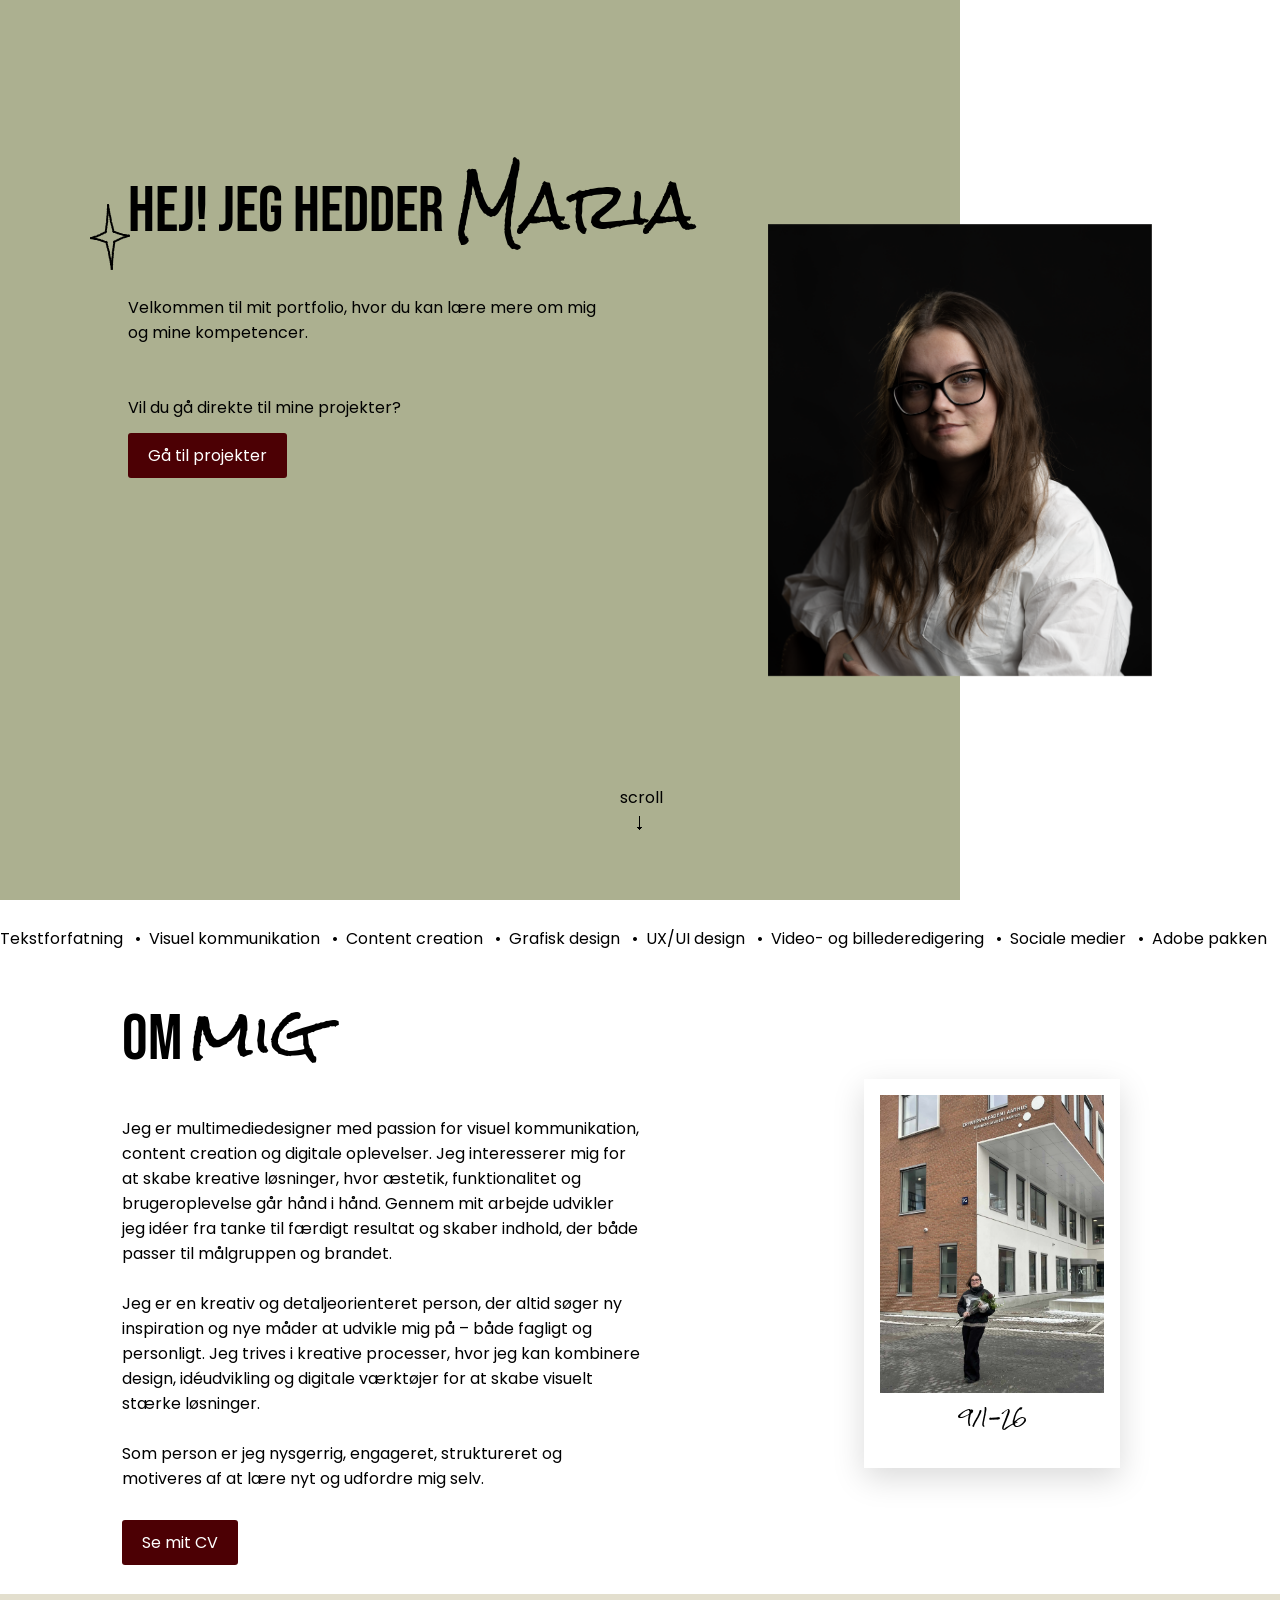
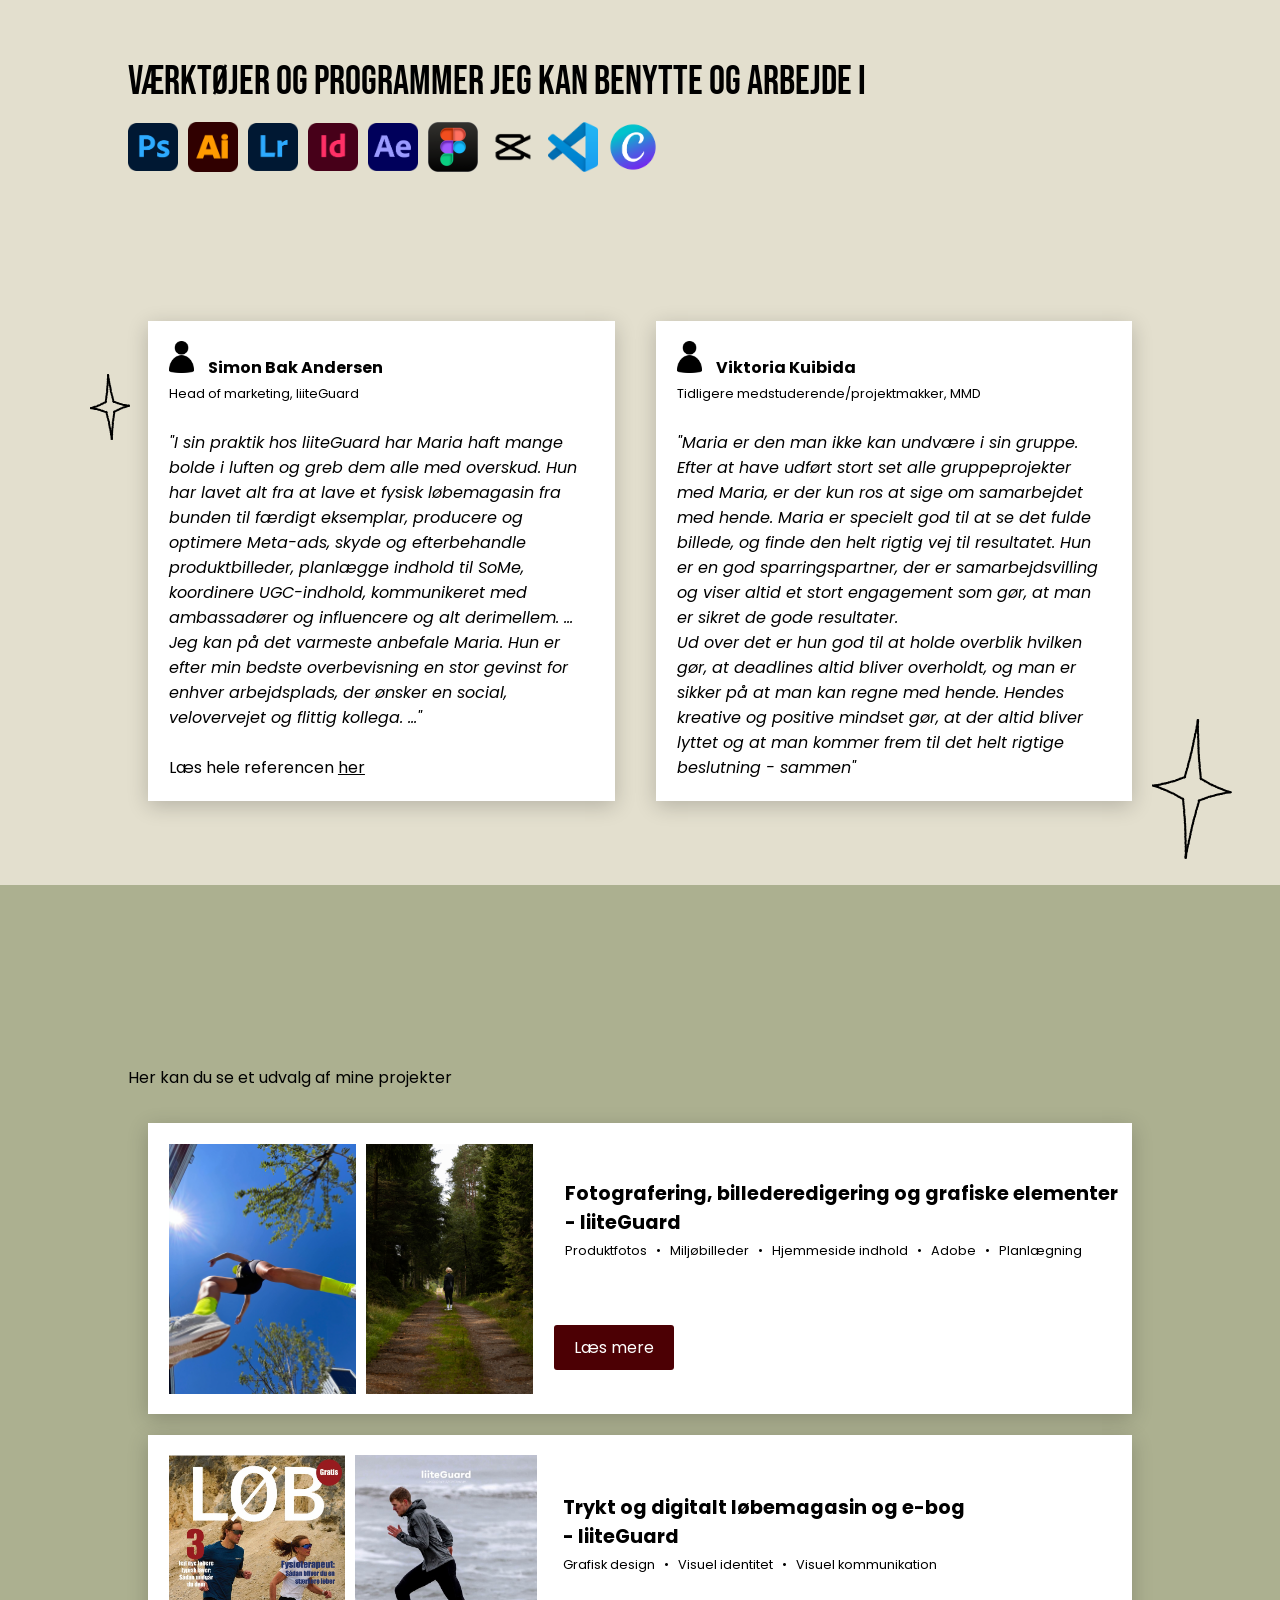
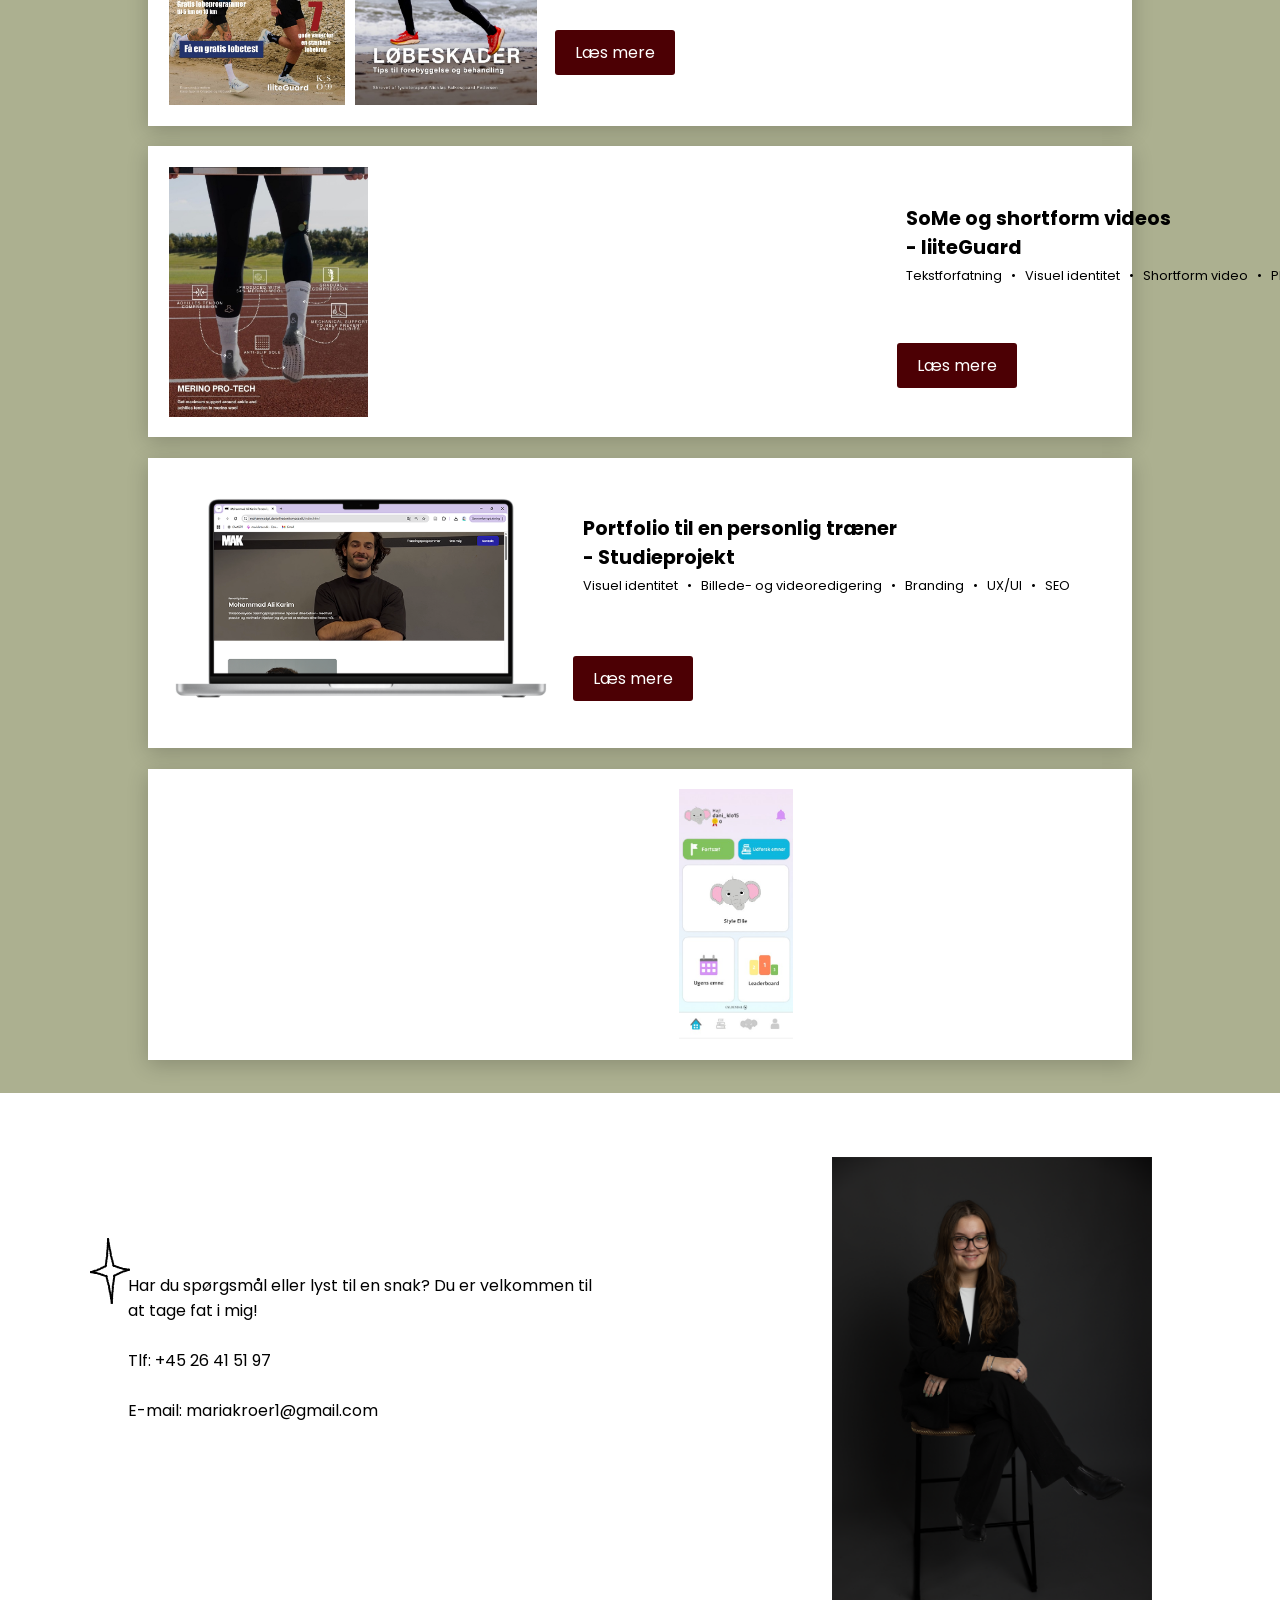
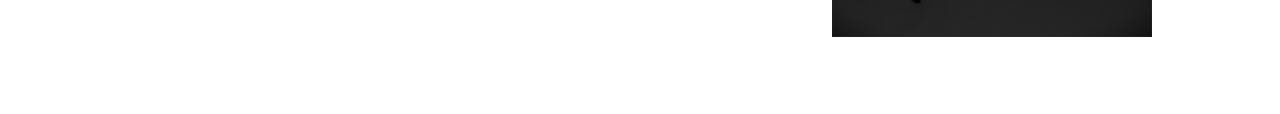
==== index.html @ 99d659f1 "seo" ====
<!DOCTYPE html>
<html lang="en">
<head>
    <meta charset="UTF-8">
    <meta name="viewport" content="width=device-width, initial-scale=1.0">
    <title>Maria Kroer - Portfolio</title>

    <link rel="icon" href="ikoner/fav.jpg">

    <link rel="stylesheet" href="css.css">

 <link rel="preconnect" href="https://fonts.googleapis.com">
<link rel="preconnect" href="https://fonts.gstatic.com" crossorigin>
<link href="https://fonts.googleapis.com/css2?family=Bebas+Neue&family=Pinyon+Script&family=Poppins:ital,wght@0,100;0,200;0,300;0,400;0,500;0,600;0,700;0,800;0,900;1,100;1,200;1,300;1,400;1,500;1,600;1,700;1,800;1,900&family=Rock+Salt&family=The+Girl+Next+Door&display=swap" rel="stylesheet">
<script src="script.js" defer></script>
   </head>
<body>
   <section id="forside">
   <img src="img/migcv.png" alt="Billede af mig" id="billedeafmig">
   <img src="img/lillestjerne.svg" style="bottom: 70%; left: 7%;" class="lillestjerne" alt="Billede af stjerner">
   <h1 style="padding-top: 10%;" class="overskrift fadeleftover">Hej! Jeg hedder <span style="font-family: Rock Salt, cursive; font-size: 4rem;" >Maria</span></h1>
   <h2 class="tekst">
  Velkommen til mit portfolio, hvor du kan lære mere om mig og mine kompetencer. <br> <br> <br>
Vil du gå direkte til mine projekter?</h2>
<a href="#projekter" id="projekterknap">Gå til projekter</a>
 
       
   <p id="scroll">scroll <br>⭣</p>
   </section>

   <div class="marquee">
    <div class="marquee-track">
        <span> Tekstforfatning &nbsp; • &nbsp;</span>
        <span> Visuel kommunikation &nbsp; • &nbsp;</span>
        <span> Content creation &nbsp; • &nbsp;</span>
        <span> Grafisk design &nbsp; • &nbsp;</span>
        <span> UX/UI design &nbsp; • &nbsp;</span>
        <span> Video- og billederedigering &nbsp; • &nbsp;</span>
        <span> Sociale medier &nbsp; • &nbsp;</span>
        <span> Adobe pakken &nbsp; • &nbsp;</span>
         <span> Tekstforfatning &nbsp; • &nbsp;</span>
        <span> Visuel kommunikation &nbsp; • &nbsp;</span>
        <span> Content creation &nbsp; • &nbsp;</span>
        <span> Grafisk design &nbsp; • &nbsp;</span>
        <span> UX/UI design &nbsp; • &nbsp;</span>
        <span> Video- og billederedigering &nbsp; • &nbsp;</span>
        <span> Sociale medier &nbsp; • &nbsp;</span> 
        <span> Adobe pakken &nbsp; • &nbsp;</span>
    </div>
</div>

<section class="about-section">

   <section id="ommig">
    <h1 class="overskrift fadeleftover">Om <Span style=" font-family: Rock Salt, cursive;">mig</span></h1>
    
    <h2 id="ommigtekst">Jeg er multimediedesigner med passion for visuel kommunikation, content creation og digitale oplevelser. Jeg interesserer mig for at skabe kreative løsninger, hvor æstetik, funktionalitet og brugeroplevelse går hånd i hånd. Gennem mit arbejde udvikler jeg idéer fra tanke til færdigt resultat og skaber indhold, der både passer til målgruppen og brandet.
 <br> <br>

 Jeg er en kreativ og detaljeorienteret person, der altid søger ny inspiration og nye måder at udvikle mig på – både fagligt og personligt. Jeg trives i kreative processer, hvor jeg kan kombinere design, idéudvikling og digitale værktøjer for at skabe visuelt stærke løsninger. <br><br> Som person er jeg nysgerrig, engageret, struktureret og motiveres af at lære nyt og udfordre mig selv.
  </h2> 

 <a href="filer/cvport.pdf" target="_blank" id="cvknap" style="margin-bottom: 5%;">Se mit CV</a>

 </section>
    <div class="polaroid-container">

   <div class="polaroid float">
    <img src="img/migfærdig.jpg" alt="Billede af mig" class="polaroid-image">
    <p style="font-family: rock salt; padding-left: 35%; padding-top: 2%;">9/1-26</p>
</div>

    </div>

</section>

<section class="pro" style="background-color: #e3dfce;">
<h3 class="underoverskrift fadeleftover">Værktøjer og programmer jeg kan benytte og arbejde i</h3>
    <div class="værktøjstyle">
        <img src="ikoner/photoshop.png" class="icon fade-up værktøj" alt="Photoshop logo">
        <img src="ikoner/illustator.png" class="icon fade-up værktøj" alt="Illustrator logo" >
        <img src="ikoner/lightroom.png" class="icon fade-up værktøj" alt="Lightroom logo" >
        <img src="ikoner/indesign.png" class="icon fade-up værktøj" alt="Indesign logo" >
        <img src="ikoner/aftereff.png" class="icon fade-up værktøj" alt="After Effects logo" >
        <img src="ikoner/figma.png" class="icon fade-up værktøj" alt="Figma logo" >
        <img src="ikoner/capcut.png" class="icon fade-up værktøj" alt="CapCut logo" >
        <img src="ikoner/vsc.png" class="icon fade-up værktøj" alt="Visual Studio Code logo" >
        <img src="ikoner/canva.png" class="icon fade-up værktøj" alt="Canva logo" >
        <img src="ikoner/shopify.png" class="icon fade-up værktøj" alt="Shopify logo" >
        <img src="ikoner/wordpress.png" class="icon fade-up værktøj" alt="WordPress logo" >
        <img src="ikoner/meta.png" class="icon fade-up værktøj" alt="Meta logo" >
        <img src="ikoner/trello.png" class="icon fade-up værktøj" alt="Trello logo" >
        <img src="ikoner/pinterest.webp" class="icon fade-up værktøj" alt="Pinterest logo" >
        <img src="ikoner/slack.png" class="icon fade-up værktøj" alt="Slack logo" >
        <img src="ikoner/chat.png" class="icon fade-up værktøj" alt="ChatGPT logo" >
        <img src="ikoner/office.png" class="icon fade-up værktøj" alt="Office logo" >
        <img src="ikoner/loomly.png" class="icon fade-up værktøj" alt="Loomly logo" >

    </div>

    <h3 class="underoverskrift fadeleftover">Det siger andre om mig</h3>
  
   <img src="img/lillestjerne.svg" class="lillestjerne" alt="Billede af stjerner">
    <div id="citatstyle">
        <p class="citat"> 
        
            <img src="ikoner/personikon.png" style="width: 25px; height: auto; margin-right: 10px;" alt="">
            <span style="font-weight: bold;">
        Simon Bak Andersen
        </span> <br>
        <span style="font-size: 0.8rem;">
        Head of marketing, liiteGuard
        </span>
         <br> <br>
         <span style="font-style: italic;">
            "I sin praktik hos liiteGuard har Maria haft mange bolde i luften og greb dem alle med 
overskud. Hun har lavet alt fra at lave et fysisk løbemagasin fra bunden til færdigt eksemplar, 
producere og optimere Meta-ads, skyde og efterbehandle produktbilleder, planlægge indhold 
til SoMe, koordinere UGC-indhold, kommunikeret med ambassadører og influencere og alt 
derimellem. ... <br> Jeg kan på det varmeste anbefale Maria. Hun er efter min bedste overbevisning en stor 
gevinst for enhver arbejdsplads, der ønsker en social, velovervejet og flittig kollega. ..." <br> <br> </span> Læs hele referencen <a href="filer/ref.pdf" target="_blank" style="color: black;">her</a></p>
        <p class="citat"> 
              <img src="ikoner/personikon.png" style="width: 25px; height: auto; margin-right: 10px;" alt="">
            <span style="font-weight: bold;">
        Viktoria Kuibida
        </span> <br>  <span style="font-size: 0.8rem;">
        Tidligere medstuderende/projektmakker, MMD
        </span> <br> <br> <span style="font-style: italic;">
        "Maria er den man ikke kan undvære i sin gruppe. Efter at have udført stort set alle gruppeprojekter med Maria, er der kun ros at sige om samarbejdet med hende. Maria er specielt god til at se det fulde billede, og finde den helt rigtig vej til resultatet. Hun er en god sparringspartner, der er samarbejdsvilling og viser altid et stort engagement som gør, at man er sikret de gode resultater. <br> Ud over det er hun god til at holde overblik hvilken gør, at deadlines altid bliver overholdt, og man er sikker på at man kan regne med hende. Hendes kreative og positive mindset gør, at der altid bliver lyttet og at man kommer frem til det helt rigtige beslutning - sammen"  </div>
  
    </span>

  <img src="img/storstjerne.svg" class="storstjerne" alt="Billede af stjerner">
   
   </section>

   <section id="projekter">
    <h1 class="overskrift fadeleftover">Mine <span style="font-family: Rock Salt, cursive;">projekter</span></h1>
    
    <h2  class="tekst">Her kan du se et udvalg af mine projekter</h2>
    
    <div id="projektstyle">
        
<div class="projekterne">
            <img src="img/hopneon.jpg" alt="" class="projektbilleder">
            <img src="img/nanna.jpg" alt="" class="projektbilleder">
            <div class="tekstoknap">
            <p class="tekstprojekt" id="foto">
                <span style="font-weight: bold; font-size: 1.2rem;">
              Fotografering, billederedigering og grafiske elementer <br> - liiteGuard
        </span> <br>
            <span style="font-size: 0.8rem;">
         Produktfotos &nbsp; • &nbsp; Miljøbilleder &nbsp; • &nbsp; Hjemmeside indhold &nbsp; • &nbsp; Adobe &nbsp; • &nbsp; Planlægning
        </span>
         </p>
         <a class="lmere" href="foto.html" >Læs mere</a>
         </div>
        </div>

        <div class="projekterne">
            <img src="img/magasin.jpg" alt="magasin forsiden" class="projektbilleder">
            <img src="img/ebog.jpg" alt="e-bog omslag" class="projektbilleder">
            <div class="tekstoknap">
            <p class="tekstprojekt" id="magasin">
                <span style="font-weight: bold; font-size: 1.2rem;">
         Trykt og digitalt løbemagasin og e-bog <br> - liiteGuard
        </span> <br> 
            <span style="font-size: 0.8rem;">
         Grafisk design &nbsp; • &nbsp; Visuel identitet &nbsp; • &nbsp; Visuel kommunikation
        </span>
         </p>
          <a href="magasin.html" class="lmere">Læs mere</a>
          </div>
        </div>

        <div class="projekterne">
            <img src="img/someop.jpg" alt="SoMe opslag til instagram liiteGuard" class="projektbilleder">
            <video src="video/someops.mp4" autoplay muted loop class="projektbilleder"></video>
            <div class="tekstoknap">
            <p class="tekstprojekt" id="some">
                <span style="font-weight: bold; font-size: 1.2rem;">
         SoMe og shortform videos <br> - liiteGuard
        </span> <br> 
            <span style="font-size: 0.8rem;">
         Tekstforfatning &nbsp; • &nbsp; Visuel identitet &nbsp; • &nbsp; Shortform video &nbsp; • &nbsp; Planlægning
        </span>
         </p>
          <a href="some.html" class="lmere">Læs mere</a>
          </div>
        </div>

        <div class="projekterne">
            <img src="img/moport.png" alt="" class="projektbilleder">
            <div class="tekstoknap">
            <p class="tekstprojekt" id="mo">
                <span style="font-weight: bold; font-size: 1.2rem;">
         Portfolio til en personlig træner <br> - Studieprojekt
        </span> <br> 
            <span style="font-size: 0.8rem;">
         Visuel identitet &nbsp; • &nbsp; Billede- og videoredigering &nbsp; • &nbsp; Branding &nbsp; • &nbsp; UX/UI &nbsp; • &nbsp; SEO
        </span>
         </p>
          <a href="mo.html" class="lmere">Læs mere</a>
        </div>
         </div>

        <div class="projekterne">
            <video src="video/ellieload.mp4" autoplay muted loop class="projektbilleder"></video>
            <img src="video/elliestart.jpg" alt="startskærmen til appen" class="projektbilleder">
            <video src="video/ellieblink.mp4" autoplay muted loop class="projektbilleder"></video>
            <div class="tekstoknap">
            <p class="tekstprojekt" id="ellie">
                <span style="font-weight: bold; font-size: 1.2rem;">
         Design af læringsapp for børn - Gyldendal <br> - Studieprojekt
        </span> <br> 
            <span style="font-size: 0.8rem;">
         Gameification &nbsp; • &nbsp; Grafisk design &nbsp; • &nbsp; Tekstforfatning &nbsp; • &nbsp; Storytelling
        </span>
         </p>
          <a href="ellie.html" class="lmere">Læs mere</a>
        </div>
        </div>
<!--
        <div class="projekterne">
            <img src="img/spira.png" alt="" class="projektbilleder">
            <div class="tekstoknap">
            <p class="tekstprojekt" id="beredygtig">
                <span style="font-weight: bold; font-size: 1.2rem;">
         Bæredygtigt webdesign - Spira <br> - Studieprojekt
        </span> <br> 
            <span style="font-size: 0.8rem;">
         UX/UI &nbsp; • &nbsp; Bæredygtighed &nbsp; • &nbsp; Webdesign
        </span>
         </p>
          <a href="beredygtig.html" class="lmere">Læs mere</a>
        </div>
        </div>

        <div class="projekterne">
            <img src="img/steno.jpg" alt="" class="projektbilleder">
            <div class="tekstoknap">
            <p class="tekstprojekt" id="steno">
                <span style="font-weight: bold; font-size: 1.2rem;">
         Interaktivt storytelling - Steno museet, Astroteket <br> - Studieprojekt
        </span> <br> 
            <span style="font-size: 0.8rem;">
         Gameification &nbsp; • &nbsp; Interaktivitet &nbsp; • &nbsp; UX/UI &nbsp; • &nbsp; Grafisk design &nbsp; • &nbsp; Visuel kommunikation
        </span>
         </p>
          <a href="steno.html" class="lmere">Læs mere</a>
        </div>
        </div>
        -->

    </div>
   

    </div>
   </section>

   <section id="kontakt">

    <img src="img/migpaastol.png" alt="Billede af mig" id="billedeafmigto">
       <img src="img/lillestjerne.svg" class="lillestjerne" alt="Billede af stjerner">

    <h1 class="overskrift fadeleftover">Skal vi tale <span style=" font-family: Rock Salt, cursive;">sammen?</span></h1>
    <h2 class="tekst">Har du spørgsmål eller lyst til en snak? Du er velkommen til at tage fat i mig!<br> <br>
    Tlf: +45 26 41 51 97 <br> <br>
    E-mail: mariakroer1@gmail.com <br> <br></h2>
    <div class="værktøjstyle">
    
    <a href="https://www.linkedin.com/in/maria-kroer/" target="_blank">
        <img src="ikoner/linkedin.png"  alt="LinkedIn logo" class="fadeleftover værktøj">
    </a>    
     <a href="https://www.instagram.com/maria_kroer/" target="_blank"> 
        <img src="ikoner/instagram.png" alt="Instagram logo" class="fadeleftover værktøj">
    </a>

    
    </div>


        </section>
       

</body>
</html>
---- css.css ----
* {
    margin: 0;
    padding: 0;
    box-sizing: border-box;
}

html {
  scroll-behavior: smooth;
}

:root {
    --rood: #4C0004;
    --beige: #efe7da;
    --lysblaa: #c1dbe8;
    --sort: #000;
    --hvid: #fff;
    --groon: #acb090;
}

#forside {
    height: 100vh;
    background: linear-gradient(
        to right,
        var(--groon) 75%,
        var(--hvid) 25%
    );
    position: relative;
}

#billedeafmig {
      position: absolute;

    top: 50%;
    left: 75%;

    transform: translate(-50%, -50%);

    width: 30vw;
    max-width: 420px;
    min-width: 180px;

    height: auto;

}



.overskrift {
    color: var(--sort);
  font-family: "Bebas Neue", cursive;
  font-weight: 400;
  font-size: 4rem;
  font-style: normal;
  padding-top: 1%;
  padding-left: 10%;

}

.fadeleftover {
  opacity: 0;
  transform: translateX(-30px);
  transition:
    opacity 0.7s ease,
    transform 0.7s ease;
}

.fadeleftover.show {
  opacity: 1;
  transform: translateX(0);
}

.tekst {
    color: var(--sort);
  font-family: "Poppins", cursive;
  font-weight: 400;
  font-size: 1rem;
  font-style: normal;
  padding-left: 10%;
  padding-top: 1%;
  max-width: 600px;

}


#projekterknap {
    background-color: var(--rood);
    color: var(--hvid);
    font-family: "Poppins", cursive;
    font-size: 1rem;
    padding: 10px 20px;
    border: none;
    border-radius: 3px;
    cursor: pointer;
    margin-left: 10%;
    margin-top: 1%;
    text-decoration: none;

    display: inline-block;
    transition: 0.3s ease;


}

#projekterknap:hover {
    
transform: translateY(-5px);
}


#scroll {
    font-family: "Poppins", cursive;
    position: absolute;
    text-align: center;
    left: 50%;
    top: 90%;
    transform: translate(-50%, -50%);
    width: clamp(30px, 5vw, 40px);
    animation: floatt 3s ease-in-out infinite;
}

@keyframes floatt {
    0% {
        transform: translateY(0);
    }

    50% {
        transform: translateY(-15px);
    }

    100% {
        transform: translateY(0);
    }
}

.marquee {
     overflow: hidden;
    width: 100%;

    width: 100%;
    font-family: poppins;
    padding-top: 2%;

}

.marquee-track {
    display: flex;
    width: max-content;

    animation: scroll 15s linear infinite;
}

@keyframes scroll {
    from {
        transform: translateX(0);
    }

    to {
        transform: translateX(-50%);
    }
}


.underoverskrift {
    color: var(--sort);
  font-family: "Bebas Neue", cursive;
  font-weight: 400;
  font-size: 2.5rem;
  font-style: normal;
  padding-top: 5%;
  padding-left: 10%;
}

#cvknap {
    background-color: var(--rood);
    color: var(--hvid);
    font-family: "Poppins", cursive;
    font-size: 1rem;
    padding: 10px 20px;
    border: none;
    border-radius: 3px;
    cursor: pointer;
    margin-left: 10%;
    margin-top: 5%;
    text-decoration: none;

    display: inline-block;
    transition: 0.3s ease;


}

#cvknap:hover {
    
transform: translateY(-5px);
}



#ommigtekst {
    color: var(--sort);
  font-family: "Poppins", cursive;
  font-weight: 400;
  font-size: 1rem;
  font-style: normal;
  padding-left: 10%;
  padding-top: 1%;
 

}

.about-section {
    display: flex;

    justify-content: space-between;

    align-items: flex-start;

    gap: clamp(2rem, 5vw, 6rem);
}

/* VENSTRE TEKST */
#ommig {
    flex: 1 1 0;
    min-width: 0;
    padding-left: 5%;
}

/* HØJRE BILLEDE */
.polaroid-container {
    flex: 1 1 0;

    display: flex;
    justify-content: center;
    align-items: center;
    padding-top: 10%;
}

/* POLAROID */
.polaroid {
    background: white;

    padding: 1rem 1rem 2rem 1rem;

    box-shadow: 0 10px 30px rgba(0,0,0,0.15);

    width: clamp(200px, 20vw, 300px);
}

.polaroid img {
    width: 100%;
    display: block;
}

.float {
    animation: float 5s ease-in-out infinite;
}

@keyframes float {

    0% {
        transform: rotate(5deg) translateY(0);
    }

    50% {
        transform: rotate(5deg) translateY(-20px);
    }

    100% {
        transform: rotate(5deg) translateY(0);
    }
}

.værktøjstyle {
    display: flex;
    align-items: center;
    padding-left: 10%;
    padding-top: 1%;
}
.værktøj {
   width: 50px;
    height: auto;
    margin-right: 10px;
    display: inline-block;
}

.fade-up {
  opacity: 0;
  transform: translateY(-30px);
  transition:
    opacity 0.5s ease,
    transform 0.5s ease;
}

.fade-up.show {
  opacity: 1;
  transform: translateY(0);
}

#citatstyle {
    display: flex;
    flex-direction: row;
    justify-content: center;
    padding-left: 10%;
    padding-right: 10%;
    padding-top: 1%;
    padding-bottom: 5%;
    
}

.citat {
    font-family: "Poppins", cursive;
    font-size: 1rem;
    padding: 2%;
    margin: 2%;
    box-shadow: 0 5px 20px rgba(0,0,0,0.2);
    background-color: var(--hvid);
}

.pro {
    position: relative;
}

.storstjerne {
  position: absolute;
  bottom: 3%;
  left: 90%;
  width: 80px;
 
    animation: sparkle 2s cubic-bezier(0.22, 1, 0.36, 1) infinite;
   
}

@keyframes sparkle {
  0% {
    transform: rotate(0deg) ;
  }

  25% {
    transform: rotate(5deg) ;
  }

  50% {
    transform: rotate(-5deg) ;
  }

  75% {
    transform: rotate(2deg) ;
  }

  100% {
    transform: rotate(0deg) ;
  }
}

.lillestjerne {
  position: absolute;
  bottom: 50%;
  left: 7%;
  width: 40px;
 
    animation: sparklee 2s cubic-bezier(0.22, 1, 0.36, 1) infinite;
   
}

@keyframes sparklee {
  0% {
    transform: rotate(0deg) ;
  }

  25% {
    transform: rotate(6deg) ;
  }

  50% {
    transform: rotate(-6deg) ;
  }

  75% {
    transform: rotate(1deg) ;
  }

  100% {
    transform: rotate(0deg) ;
  }
}

#projekter {
    background-color: var(--groon);
    
}

#projektstyle {
    
    padding-left: 10%;
    padding-right: 10%;
    padding-bottom: 1%;
    padding-top: 1%;
    
}

.projekterne {
    box-shadow: 0 5px 20px rgba(0,0,0,0.2);
   display: flex;
   flex-direction: row;
   justify-content: flex-start;
    align-items: center;
   padding: 2%;
     margin: 2%;
    background-color: var(--hvid);
   
  
}

.tekstoknap {
    display: flex;
    flex-direction: column;
    align-items: flex-start;
    gap: 30px;
}

.projektbilleder {
    width: auto;
    height: 250px;
    margin-right: 10px;
}

.tekstprojekt {
    font-family: "Poppins", cursive;
    font-size: 1rem;
    padding: 2%;
    margin: 2%;
    text-wrap: nowrap;
   
}

.lmere {
    background-color: var(--rood);
    color: var(--hvid);
    font-family: "Poppins", cursive;
    font-size: 1rem;
    padding: 10px 20px;
    border: none;
    border-radius: 3px;
    cursor: pointer;
    text-decoration: none;
 margin: 2%;
    

    display: inline-block;
    transition: 0.3s ease;
}

.lmere:hover {
    
transform: translateY(-5px);
}

#billedeafmigto {
   padding-top: 5%;
   padding-right: 10%;
   padding-bottom: 6%;
    width: 35vw;
   float: right;
    height: auto;
}

#kontakt {
    position: relative;
}



@media (max-width: 768px) {

    /* GENERELT */
    .overskrift {
        font-size: 3rem;
        padding-left: 5%;
        padding-right: 5%;
    }

    .tekst,
    #ommigtekst {
        padding-left: 5%;
        padding-right: 5%;
        font-size: 0.95rem;
    }

    .underoverskrift {
        padding-left: 5%;
        padding-right: 5%;
        font-size: 2rem;
    }

    /* HERO */
    #forside {

        background: linear-gradient(
            to bottom,
            var(--groon) 70%,
            var(--hvid) 30%
        );

        overflow: hidden;
    }

    #billedeafmig {

        position: absolute;

        left: 50%;
        top: 75%;

        width: 60vw;

        transform: translate(-50%, -50%);
    }

    #scroll {
        display: none;
    }

    /* KNAPPER */
    #projekterknap,
    #cvknap {

        margin-left: 5%;
    }

    /* ABOUT */
    .about-section {

        flex-direction: column;

        padding-top: 3rem;
    }

    .polaroid-container {

        width: 100%;

        padding-top: 0;

        margin-bottom: 3rem;
    }

    .polaroid {
        width: 70vw;
    }

    /* IKONER */
    .værktøjstyle {

        flex-wrap: wrap;

        justify-content: center;

        padding-left: 5%;
        padding-right: 5%;

        gap: 1rem;
    }

    .værktøj {
        width: 40px;
        margin-right: 0;
    }

    /* CITATER */
    #citatstyle {

        flex-direction: column;
    }

    .citat {

        margin: 1rem 5%;
    }

    /* PROJEKTER */
    .projekterne {

        flex-direction: column;

        align-items: flex-start;
    }

    .projektbilleder {

        width: 100%;

        height: auto;

        margin-bottom: 1rem;
    }

    .tekstprojekt {

        text-wrap: wrap;

        margin: 0;
        padding: 0;
    }

    /* KONTAKT */
    #billedeafmigto {

        float: none;

        display: block;

        width: 70vw;

        margin: auto;

        padding-right: 0;
    }

    /* STJERNER */
    .storstjerne,
    .lillestjerne {

        display: none;
    }
}




@media (min-width: 1600px) {

    body {

        max-width: 1700px;

        margin: auto;
    }

    .overskrift {
        font-size: 5rem;
    }

    .tekst,
    #ommigtekst,
    .tekstprojekt {

        font-size: 1.1rem;
    }

    .projektbilleder {

        height: 320px;
    }

    .polaroid {

        width: 350px;
    }

    .værktøj {
        width: 60px;
    }

    .polaroid-container {
   
    padding-top: 6%;
}
}
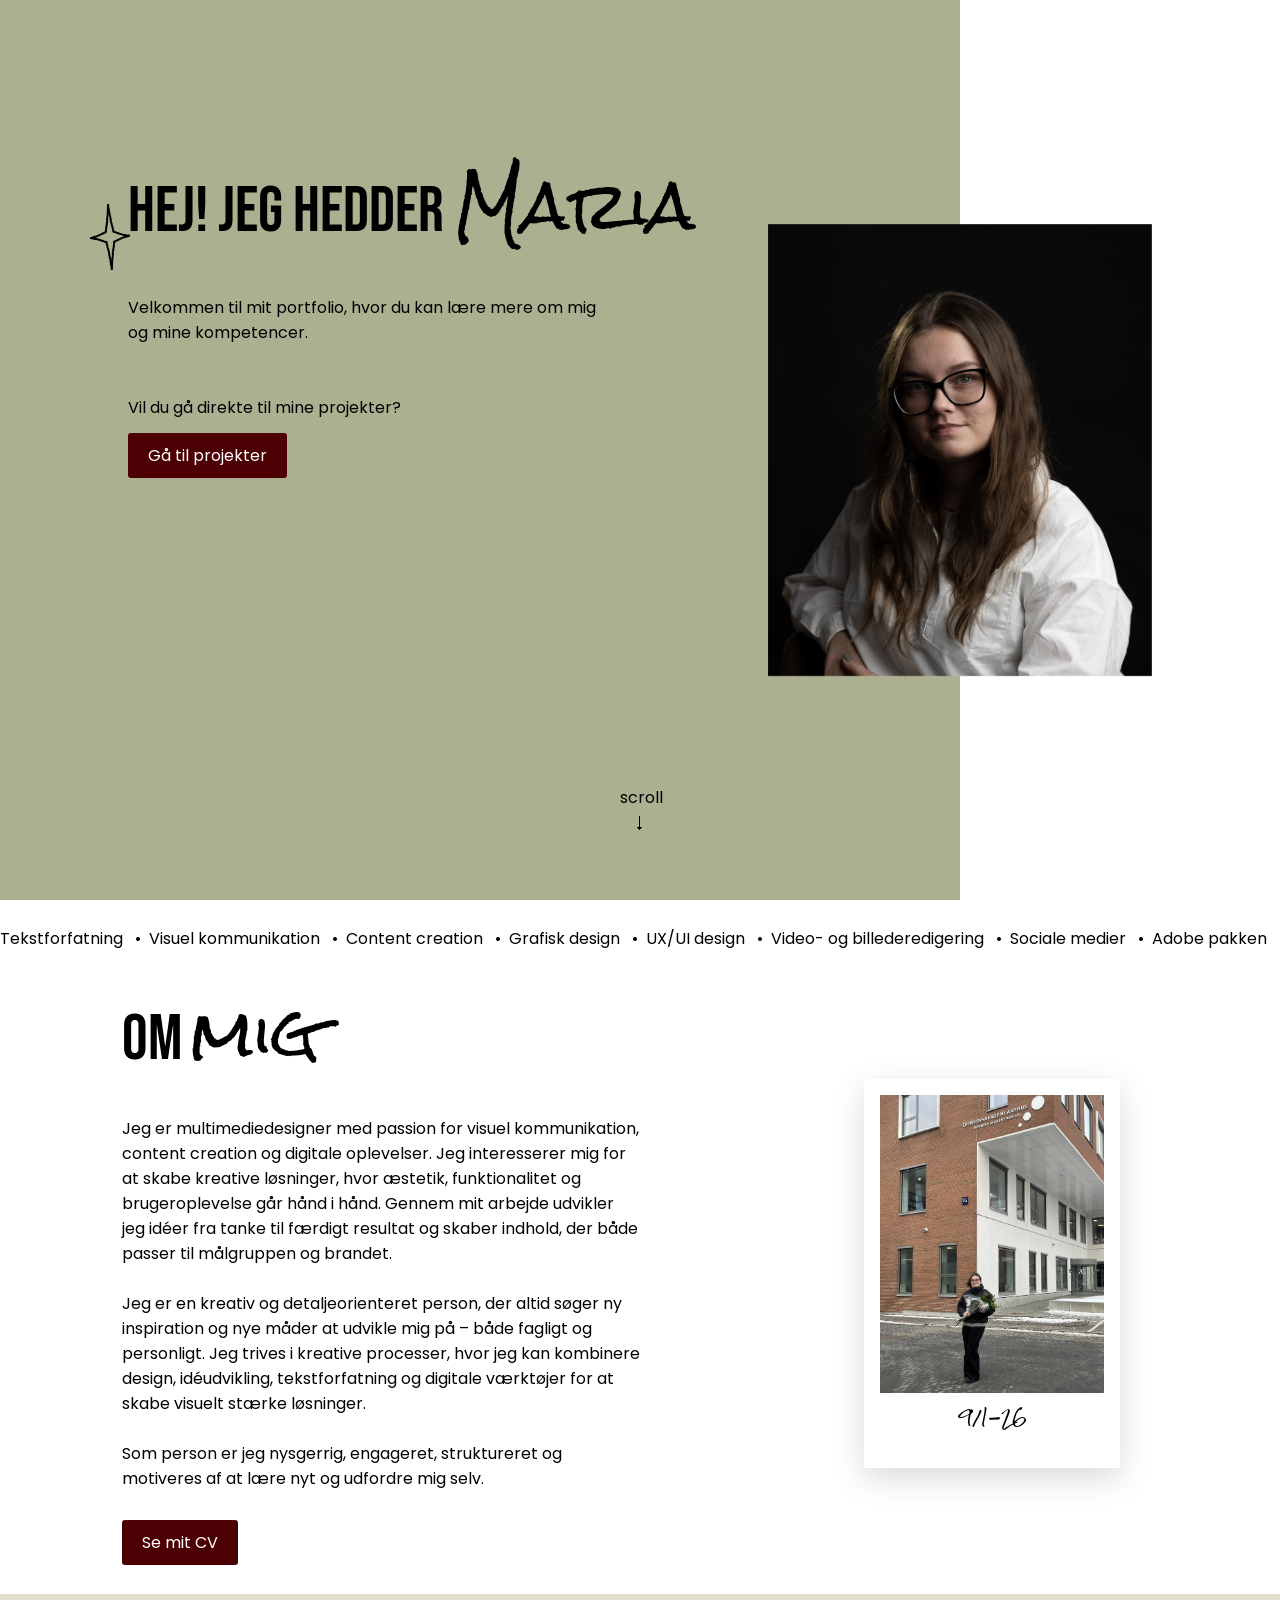
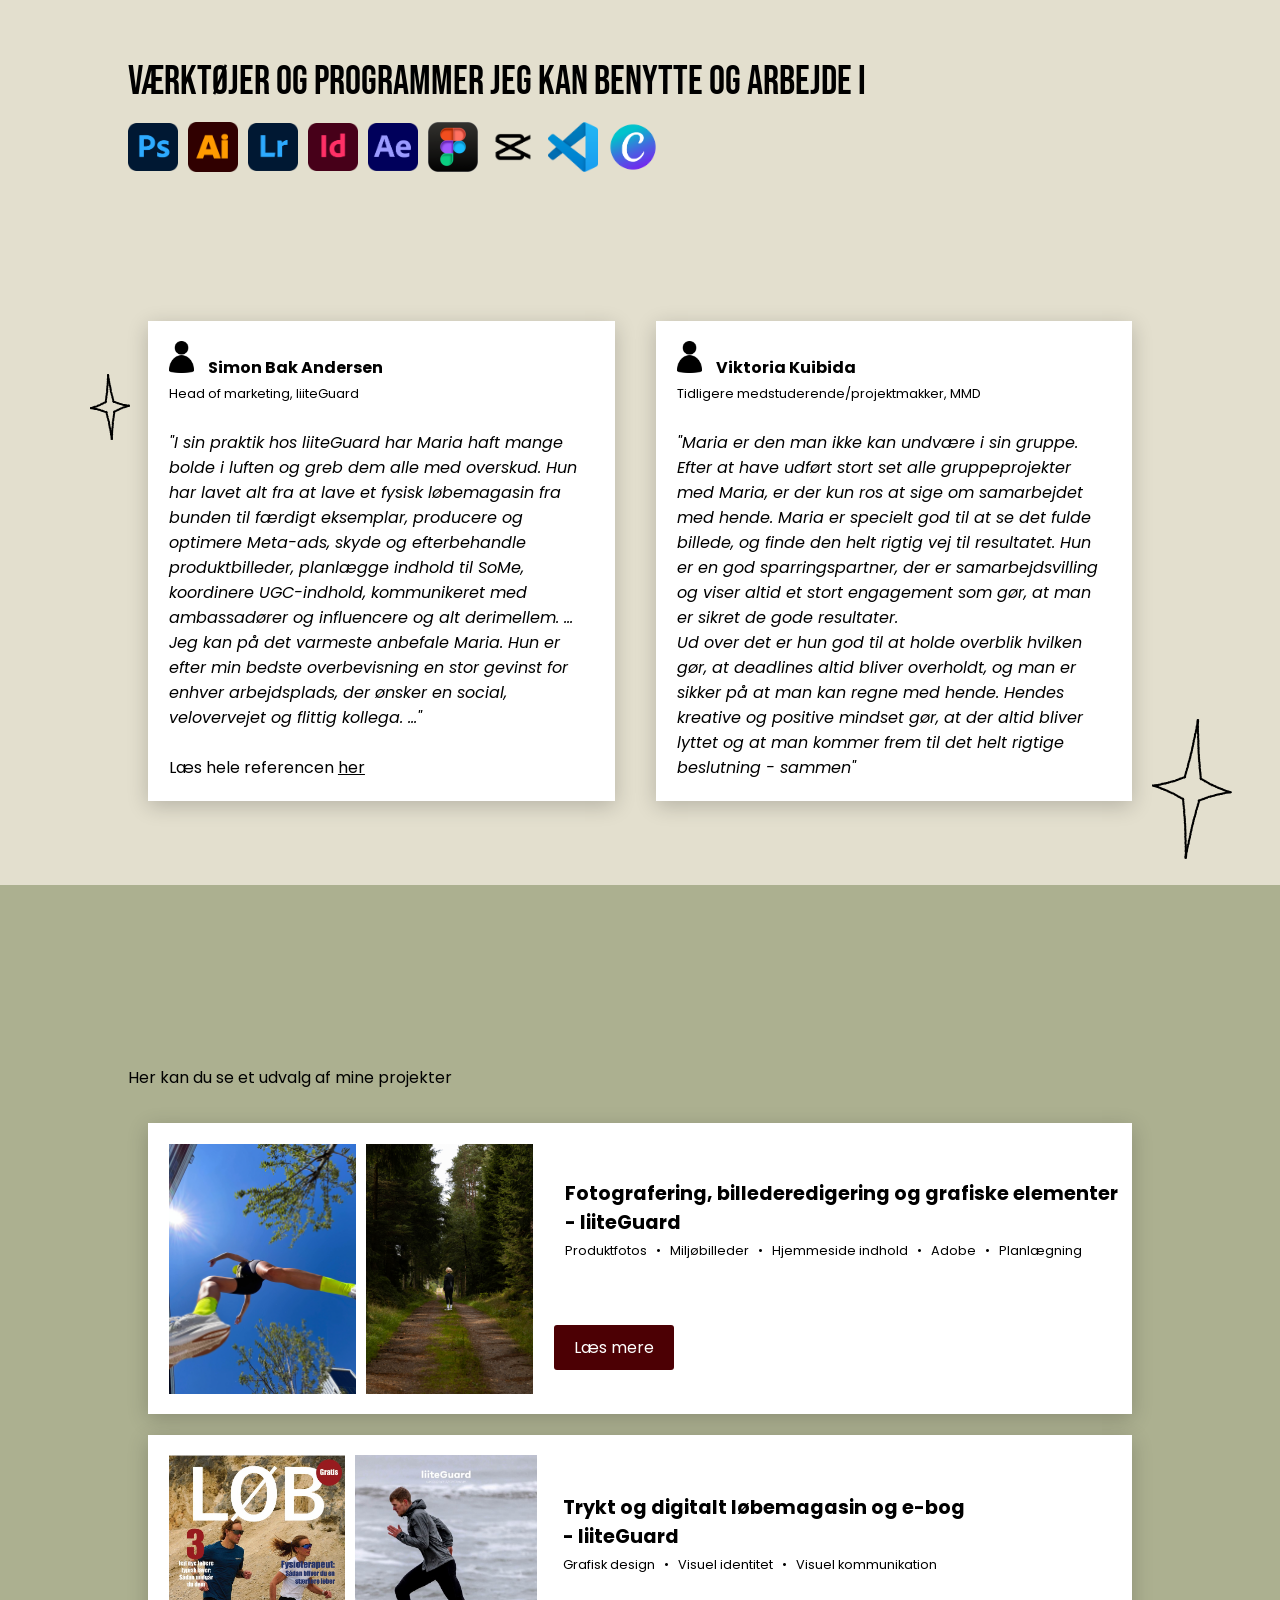
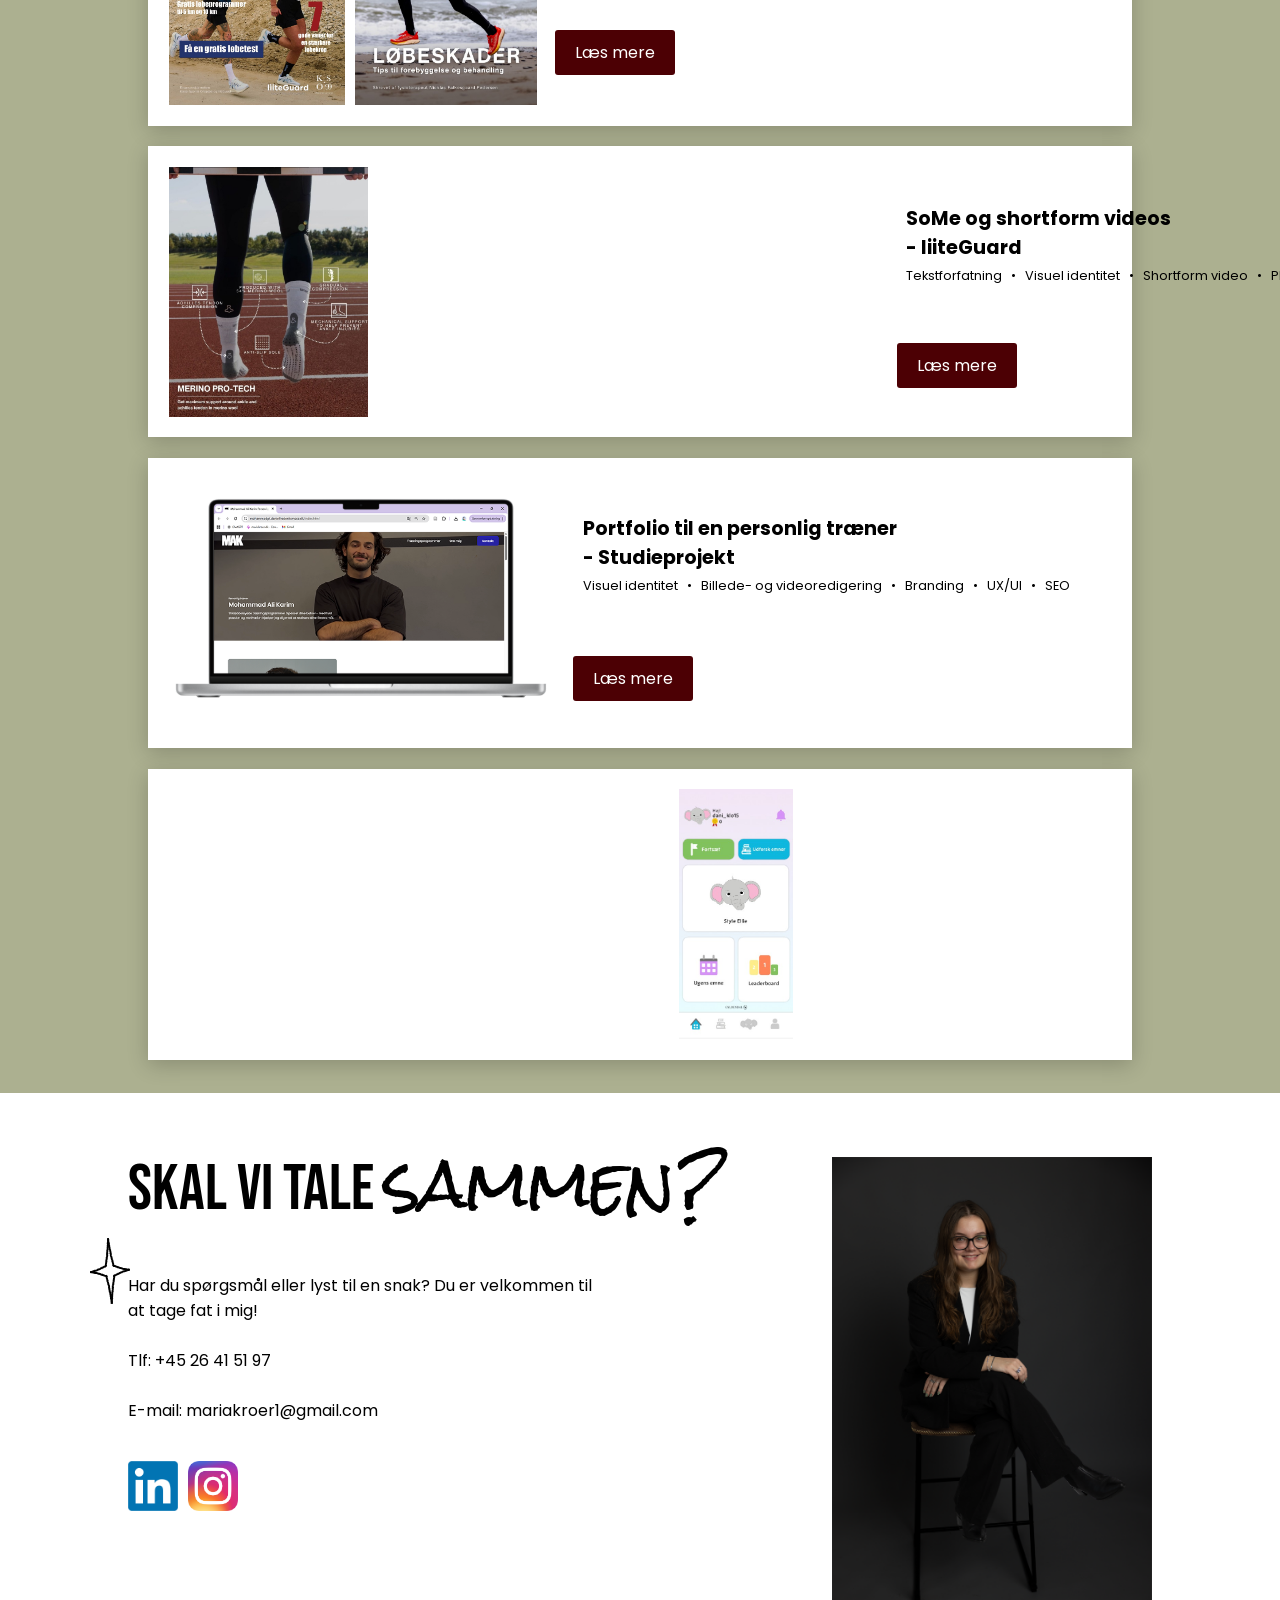
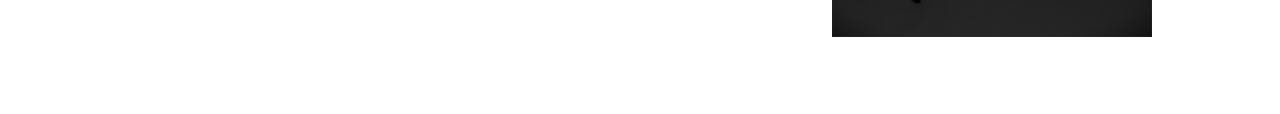
==== commit 6047c7c7: "g" ====
--- a/index.html
+++ b/index.html
@@ -57,7 +57,7 @@
     <h2 id="ommigtekst">Jeg er multimediedesigner med passion for visuel kommunikation, content creation og digitale oplevelser. Jeg interesserer mig for at skabe kreative løsninger, hvor æstetik, funktionalitet og brugeroplevelse går hånd i hånd. Gennem mit arbejde udvikler jeg idéer fra tanke til færdigt resultat og skaber indhold, der både passer til målgruppen og brandet.
  <br> <br>
 
- Jeg er en kreativ og detaljeorienteret person, der altid søger ny inspiration og nye måder at udvikle mig på – både fagligt og personligt. Jeg trives i kreative processer, hvor jeg kan kombinere design, idéudvikling og digitale værktøjer for at skabe visuelt stærke løsninger. <br><br> Som person er jeg nysgerrig, engageret, struktureret og motiveres af at lære nyt og udfordre mig selv.
+ Jeg er en kreativ og detaljeorienteret person, der altid søger ny inspiration og nye måder at udvikle mig på – både fagligt og personligt. Jeg trives i kreative processer, hvor jeg kan kombinere design, idéudvikling, tekstforfatning og digitale værktøjer for at skabe visuelt stærke løsninger. <br><br> Som person er jeg nysgerrig, engageret, struktureret og motiveres af at lære nyt og udfordre mig selv.
   </h2> 
 
  <a href="filer/cvport.pdf" target="_blank" id="cvknap" style="margin-bottom: 5%;">Se mit CV</a>
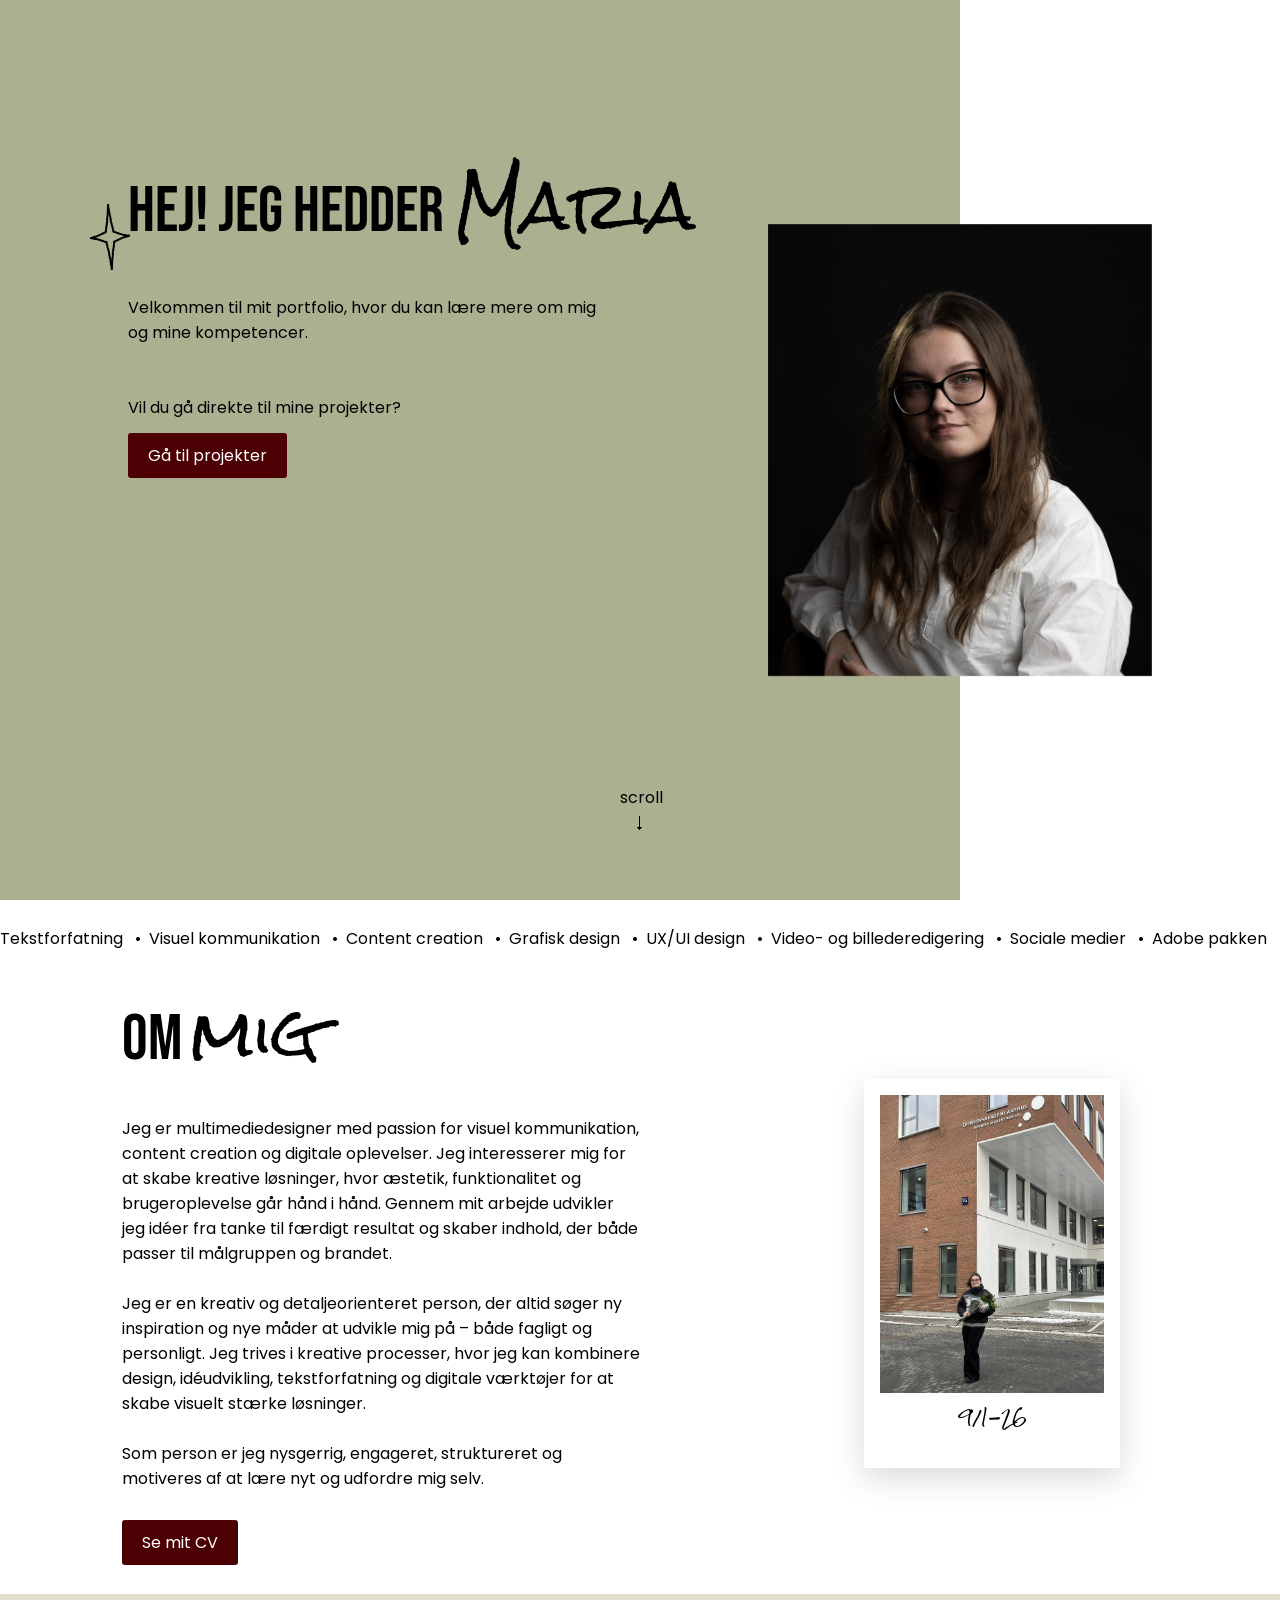
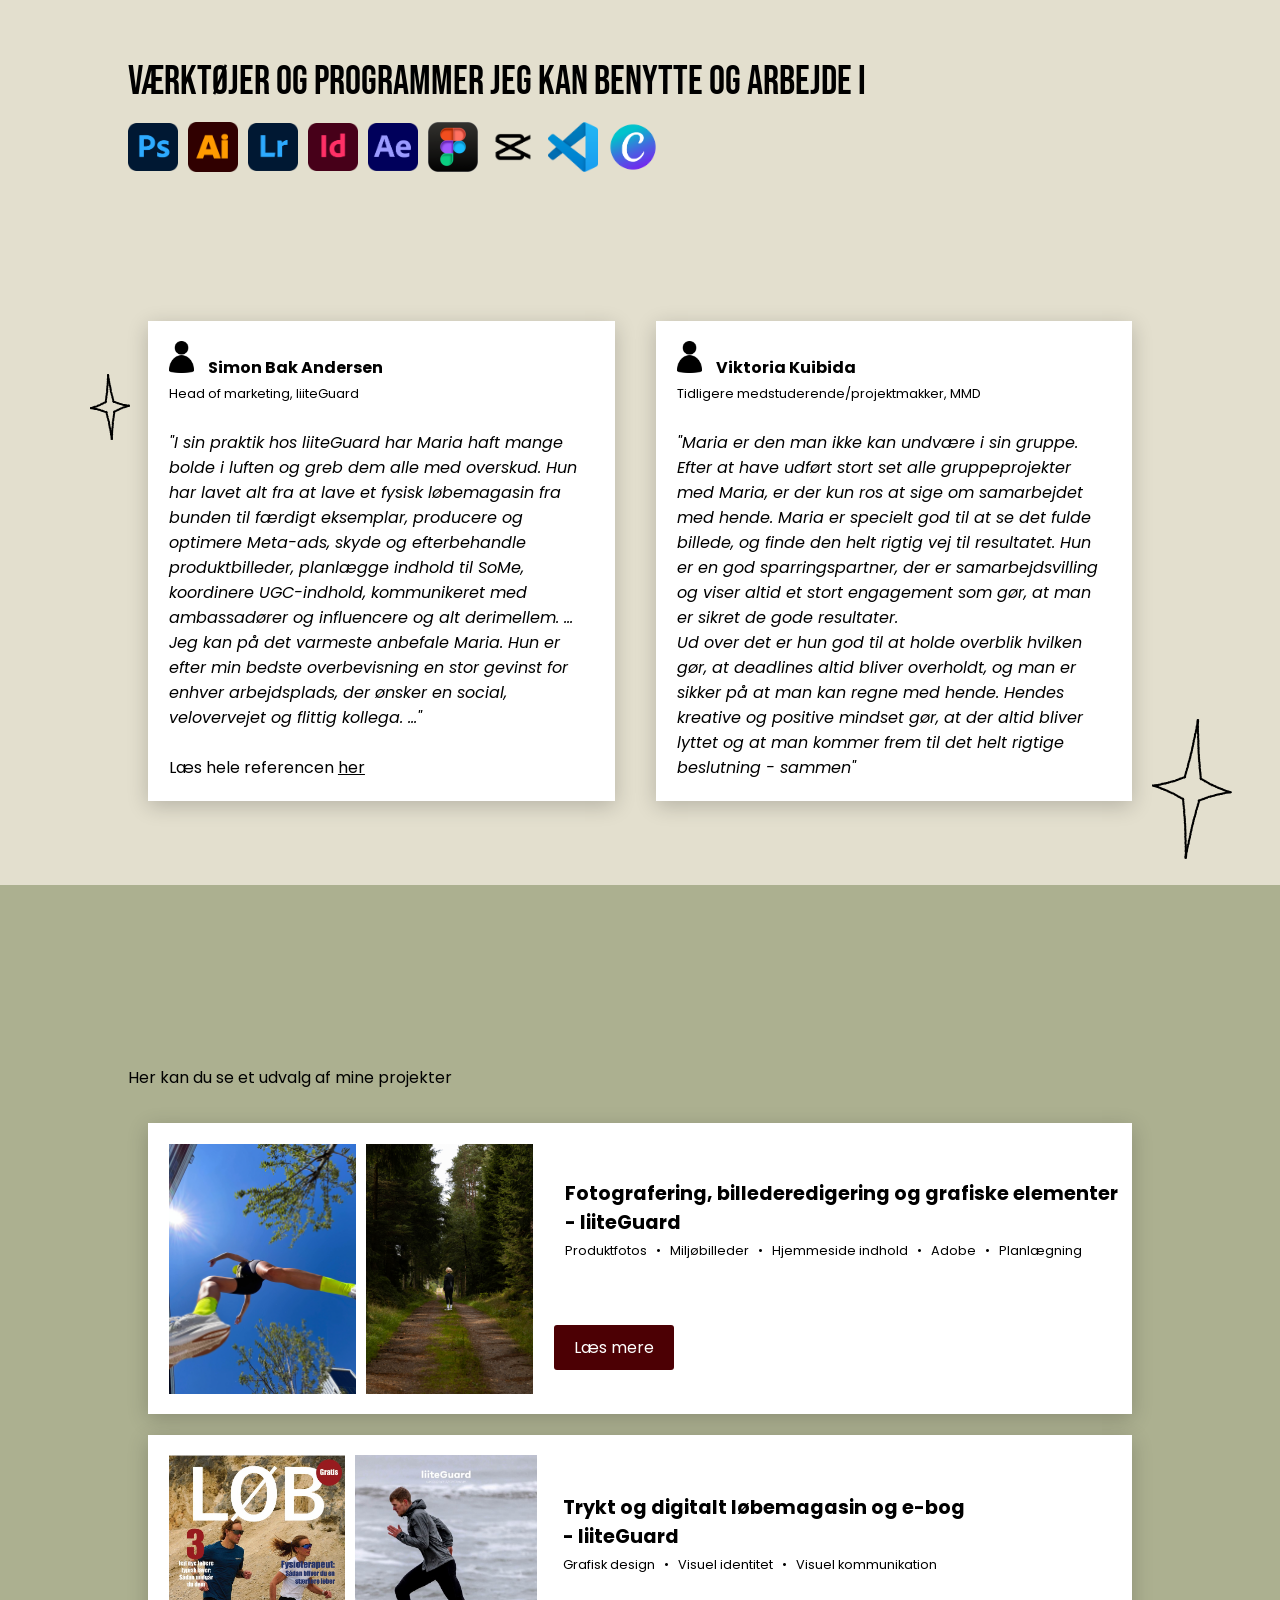
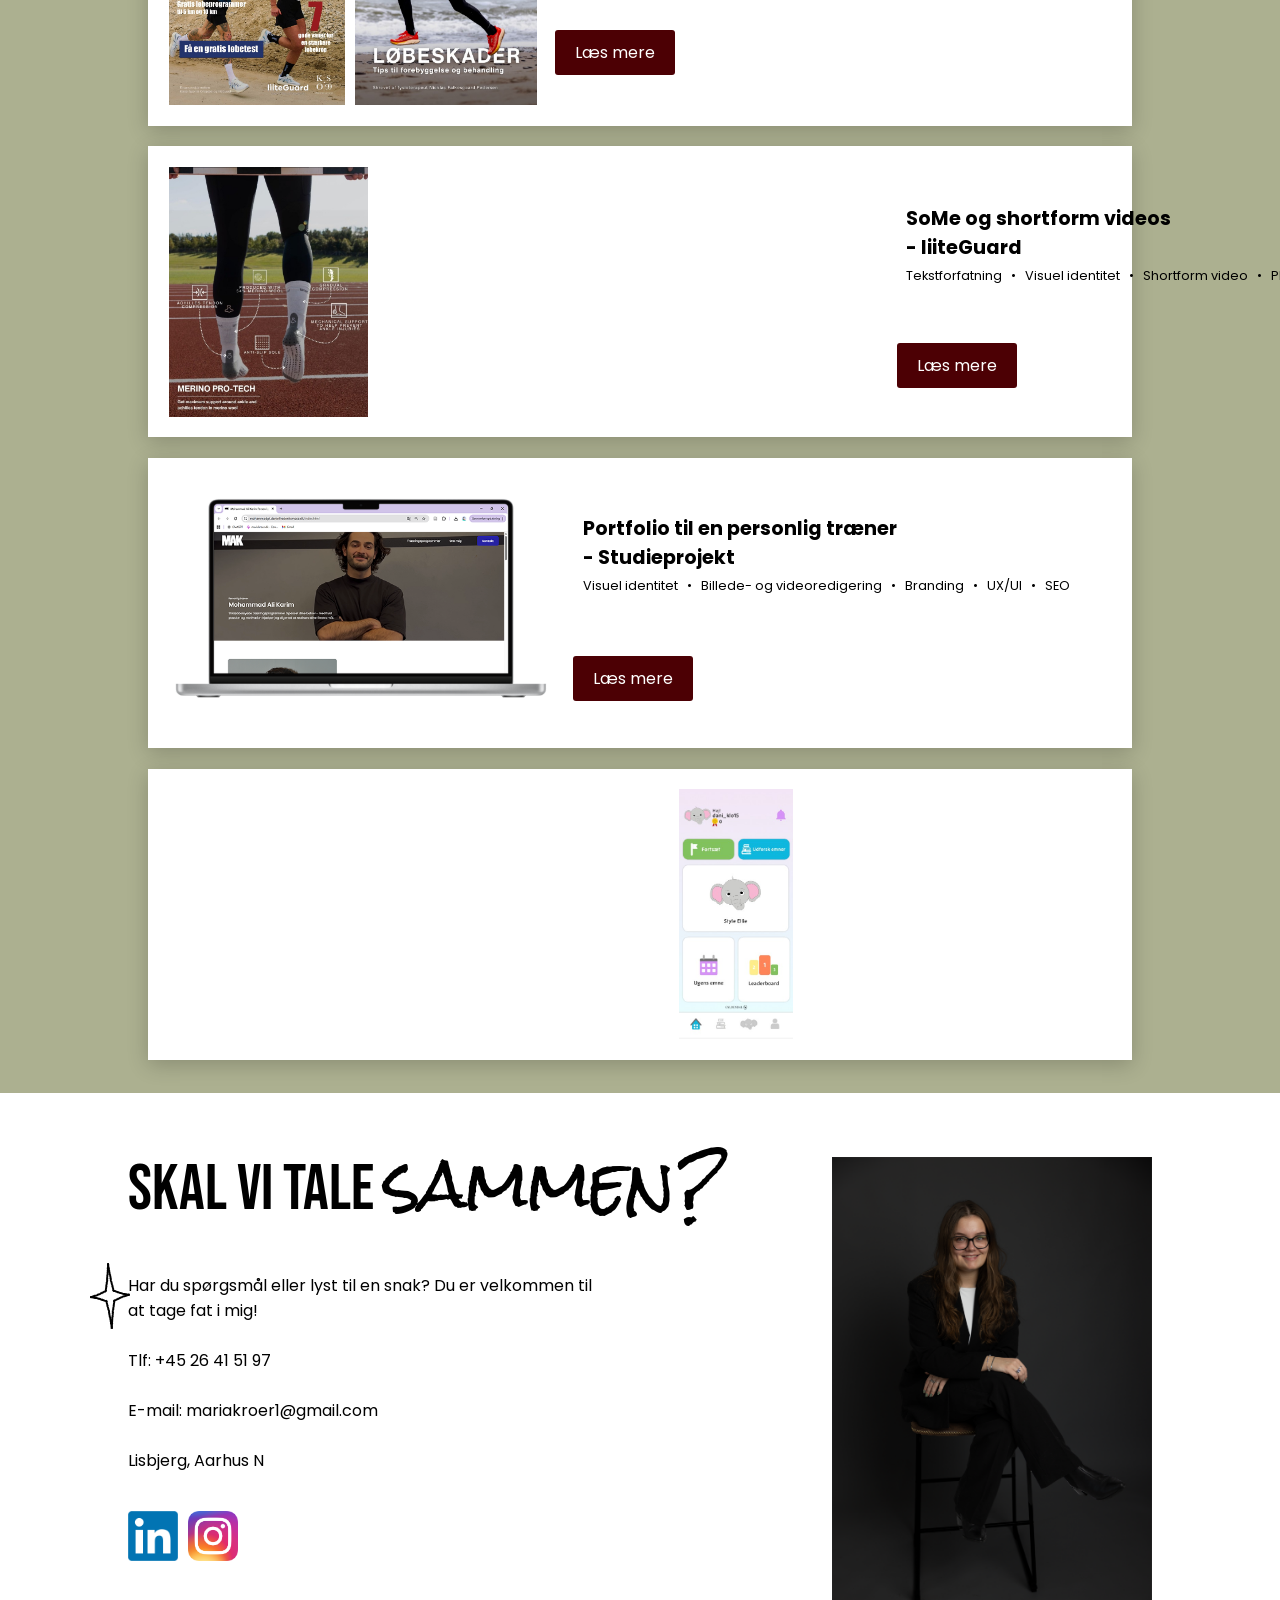
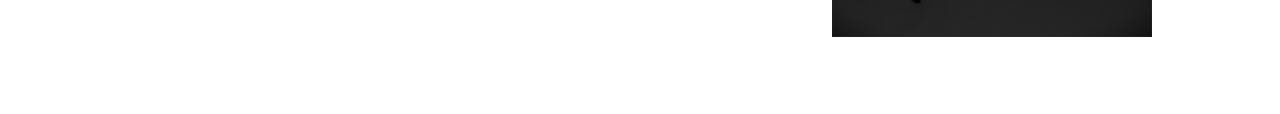
==== commit 7d43f1be: "Update index.html ff" ====
--- a/index.html
+++ b/index.html
@@ -266,7 +266,8 @@
     <h1 class="overskrift fadeleftover">Skal vi tale <span style=" font-family: Rock Salt, cursive;">sammen?</span></h1>
     <h2 class="tekst">Har du spørgsmål eller lyst til en snak? Du er velkommen til at tage fat i mig!<br> <br>
     Tlf: +45 26 41 51 97 <br> <br>
-    E-mail: mariakroer1@gmail.com <br> <br></h2>
+    E-mail: mariakroer1@gmail.com <br> <br>
+Lisbjerg, Aarhus N <br><br></h2>
     <div class="værktøjstyle">
     
     <a href="https://www.linkedin.com/in/maria-kroer/" target="_blank">
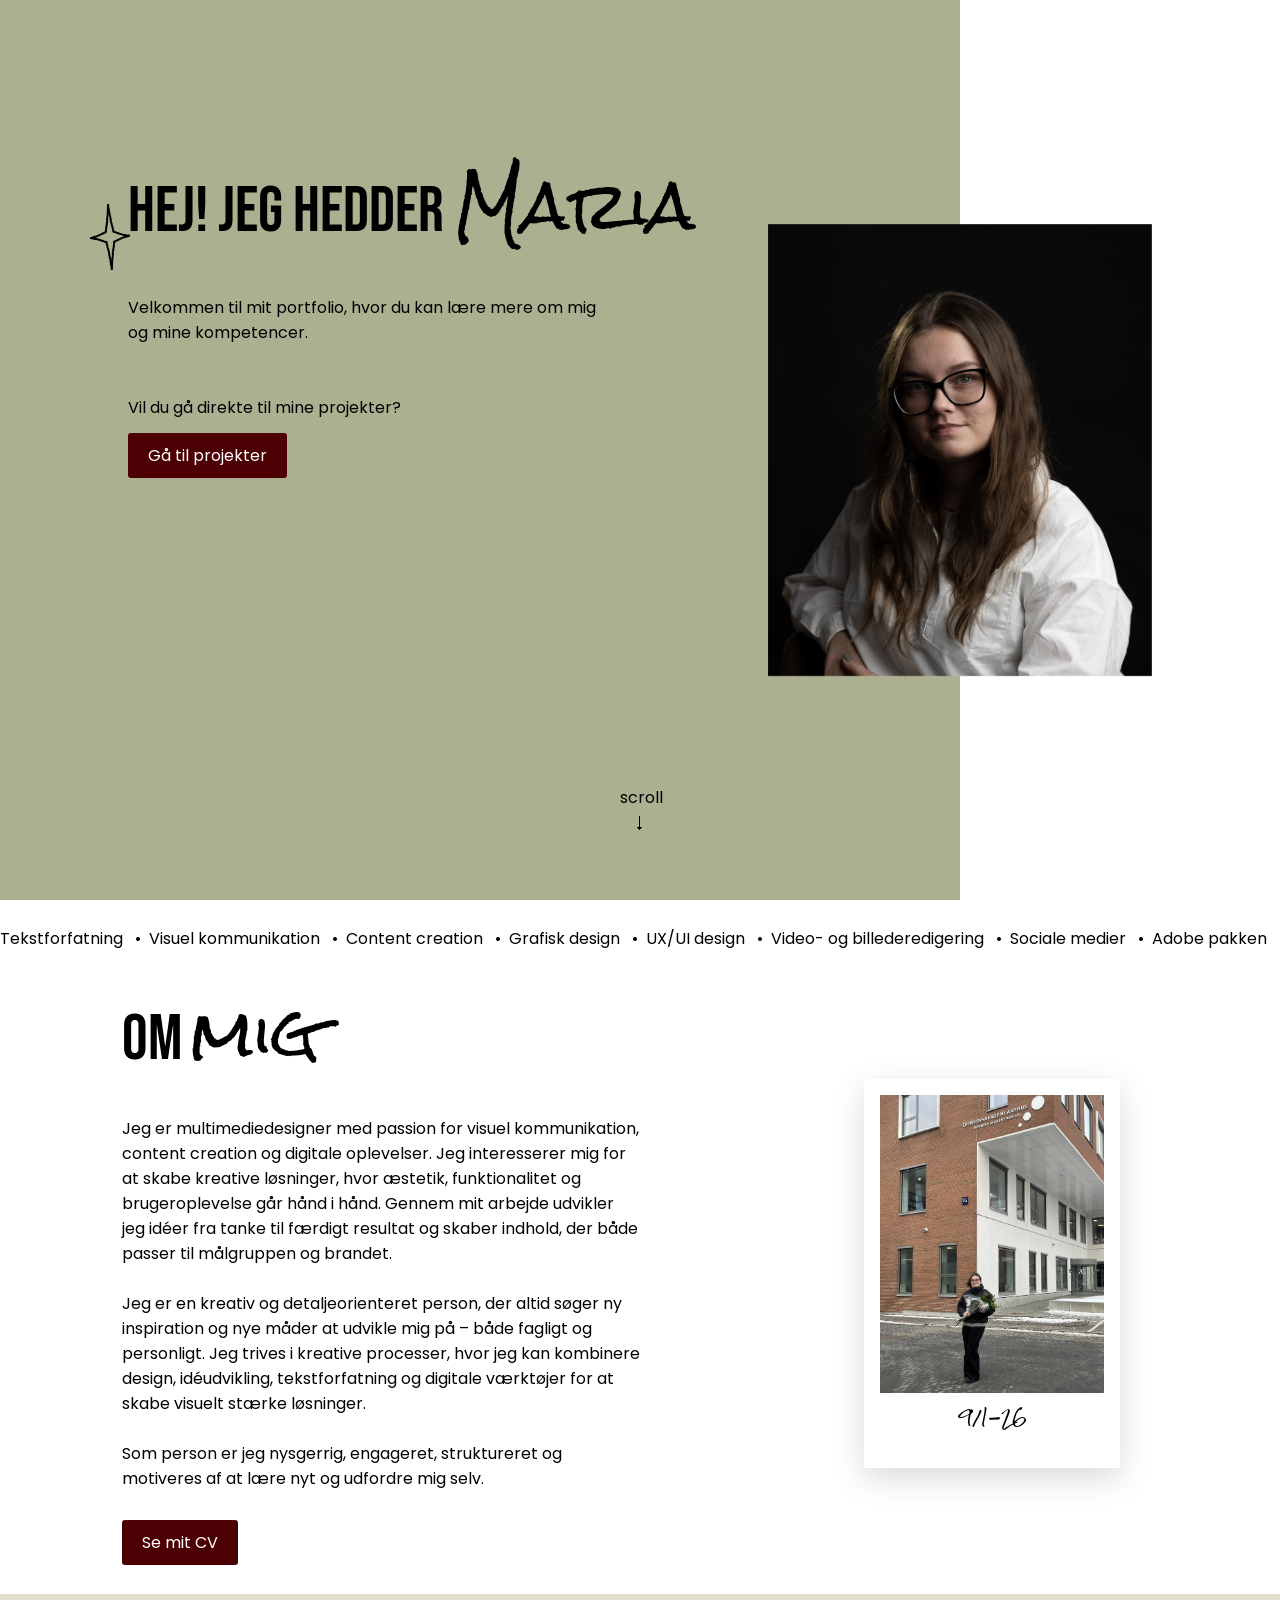
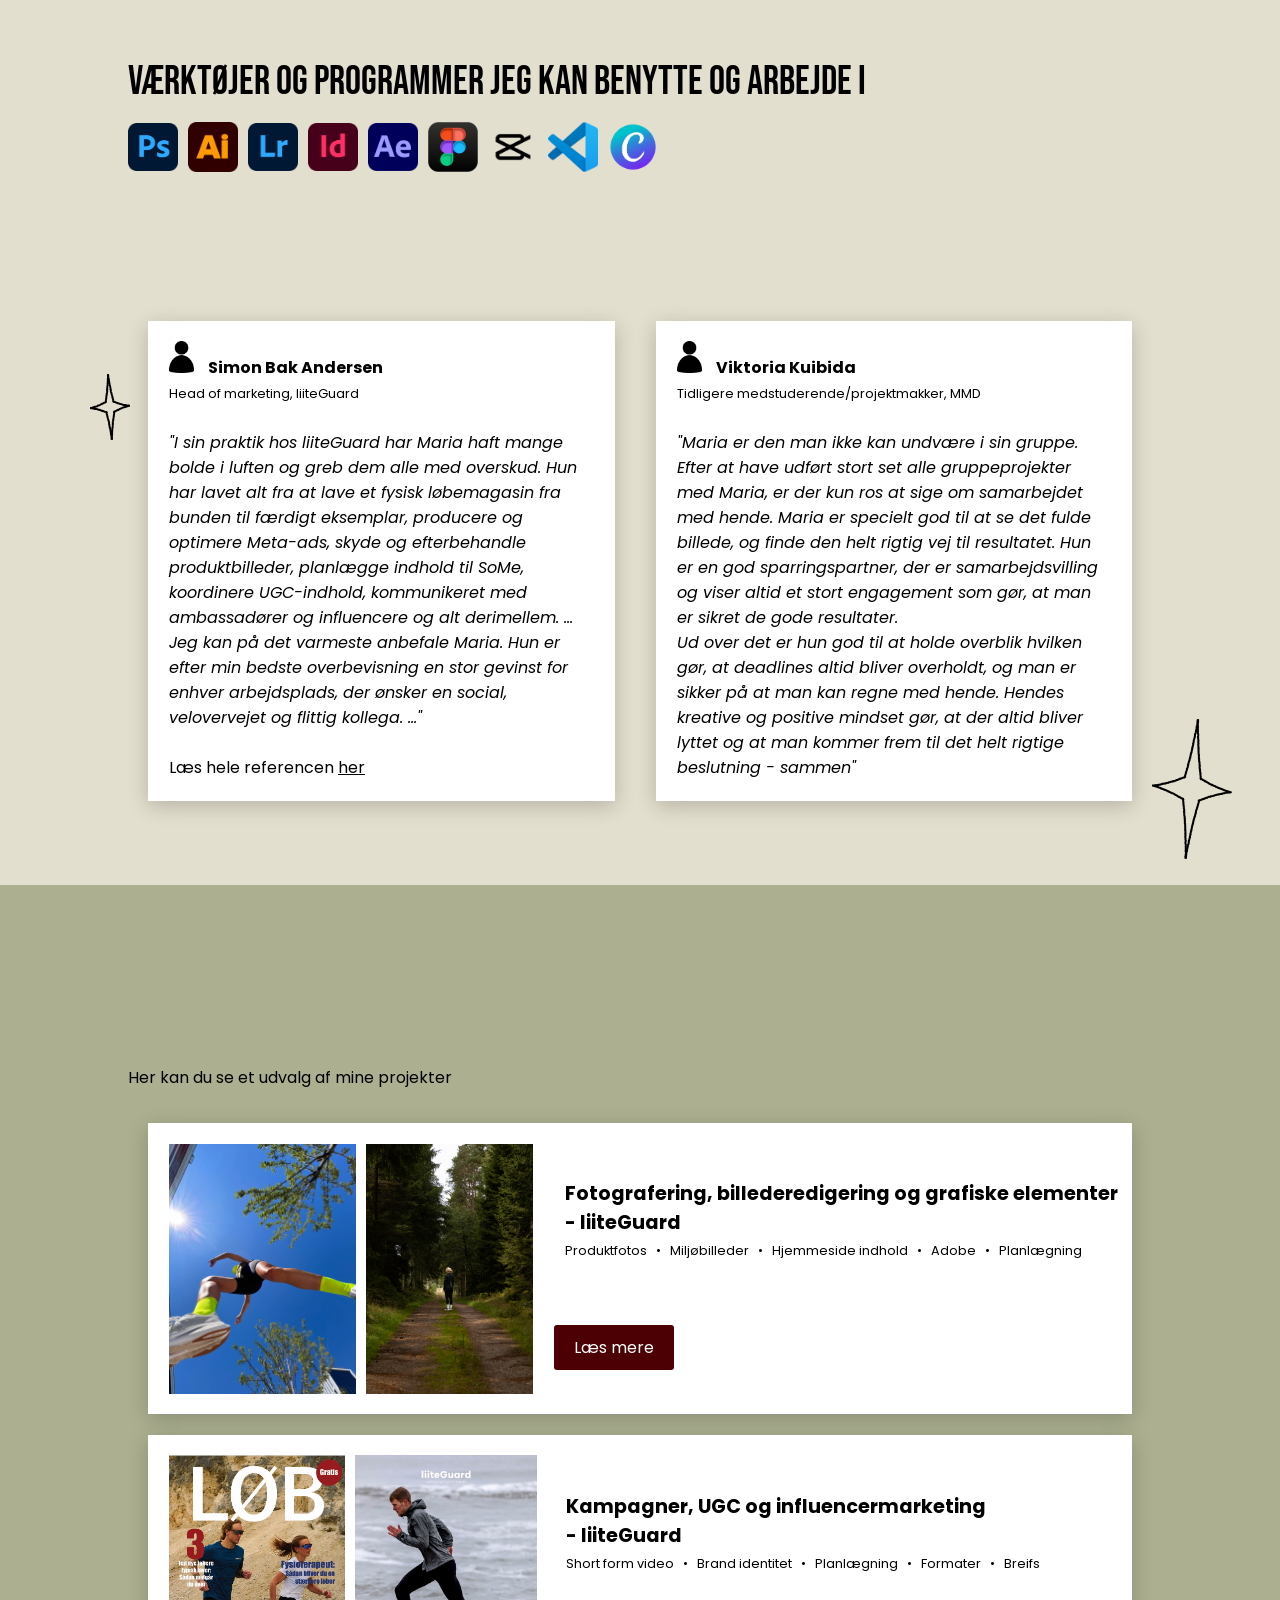
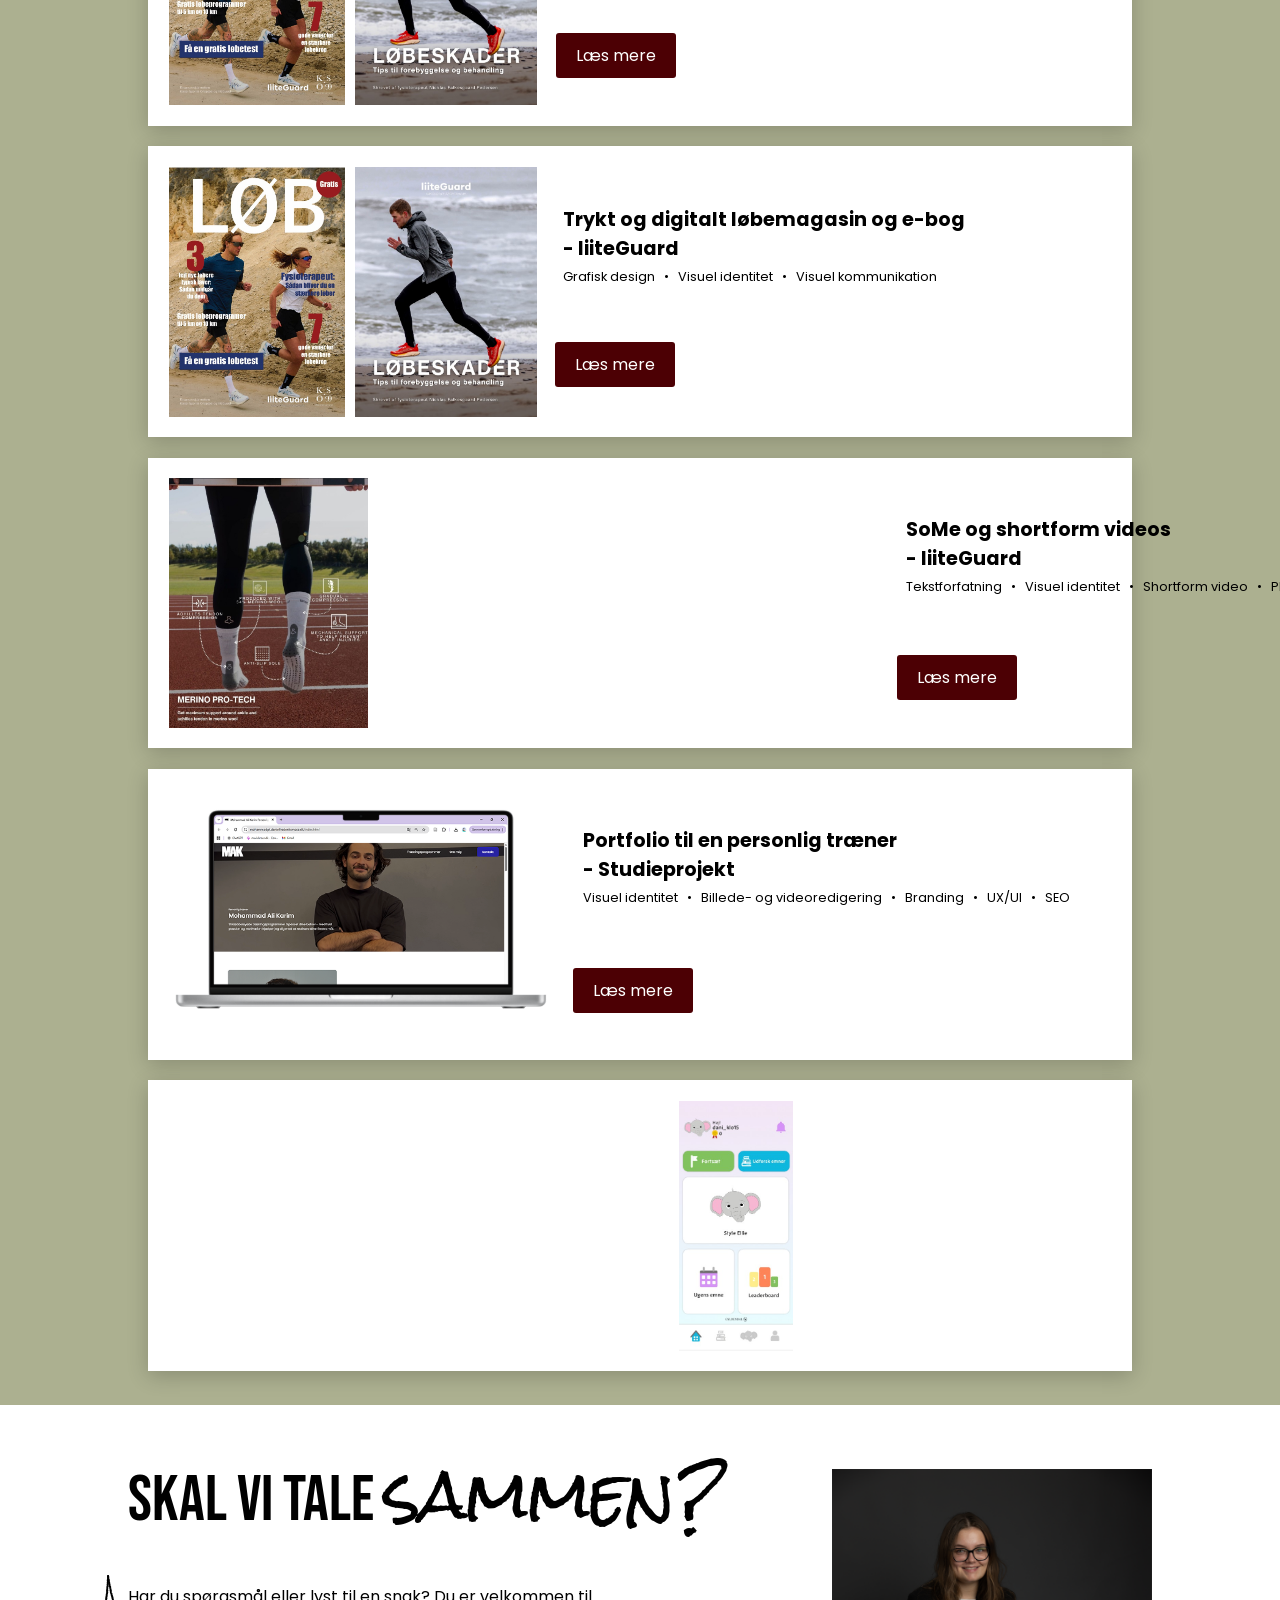
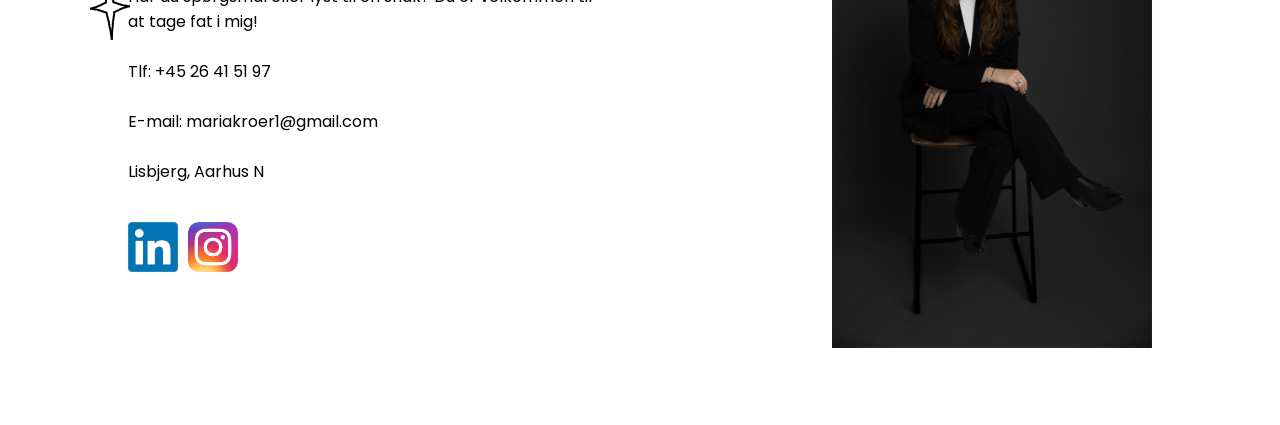
==== commit 6ec92db8: "ny" ====
--- a/index.html
+++ b/index.html
@@ -163,6 +163,22 @@
             <div class="tekstoknap">
             <p class="tekstprojekt" id="magasin">
                 <span style="font-weight: bold; font-size: 1.2rem;">
+         Kampagner, UGC og influencermarketing <br> - liiteGuard
+        </span> <br> 
+            <span style="font-size: 0.8rem;">
+         Short form video &nbsp; • &nbsp; Brand identitet &nbsp; • &nbsp; Planlægning &nbsp; • &nbsp; Formater &nbsp; • &nbsp; Breifs 
+        </span>
+         </p>
+          <a href="magasin.html" class="lmere">Læs mere</a>
+          </div>
+        </div>
+
+        <div class="projekterne">
+            <img src="img/magasin.jpg" alt="magasin forsiden" class="projektbilleder">
+            <img src="img/ebog.jpg" alt="e-bog omslag" class="projektbilleder">
+            <div class="tekstoknap">
+            <p class="tekstprojekt" id="magasin">
+                <span style="font-weight: bold; font-size: 1.2rem;">
          Trykt og digitalt løbemagasin og e-bog <br> - liiteGuard
         </span> <br> 
             <span style="font-size: 0.8rem;">
@@ -229,27 +245,13 @@
          Bæredygtigt webdesign - Spira <br> - Studieprojekt
         </span> <br> 
             <span style="font-size: 0.8rem;">
-         UX/UI &nbsp; • &nbsp; Bæredygtighed &nbsp; • &nbsp; Webdesign
+         UX/UI &nbsp; • &nbsp; Bæredygtighed &nbsp; • &nbsp; SEO &nbsp; • &nbsp; Brand identitet
         </span>
          </p>
           <a href="beredygtig.html" class="lmere">Læs mere</a>
         </div>
         </div>
 
-        <div class="projekterne">
-            <img src="img/steno.jpg" alt="" class="projektbilleder">
-            <div class="tekstoknap">
-            <p class="tekstprojekt" id="steno">
-                <span style="font-weight: bold; font-size: 1.2rem;">
-         Interaktivt storytelling - Steno museet, Astroteket <br> - Studieprojekt
-        </span> <br> 
-            <span style="font-size: 0.8rem;">
-         Gameification &nbsp; • &nbsp; Interaktivitet &nbsp; • &nbsp; UX/UI &nbsp; • &nbsp; Grafisk design &nbsp; • &nbsp; Visuel kommunikation
-        </span>
-         </p>
-          <a href="steno.html" class="lmere">Læs mere</a>
-        </div>
-        </div>
         -->
 
     </div>
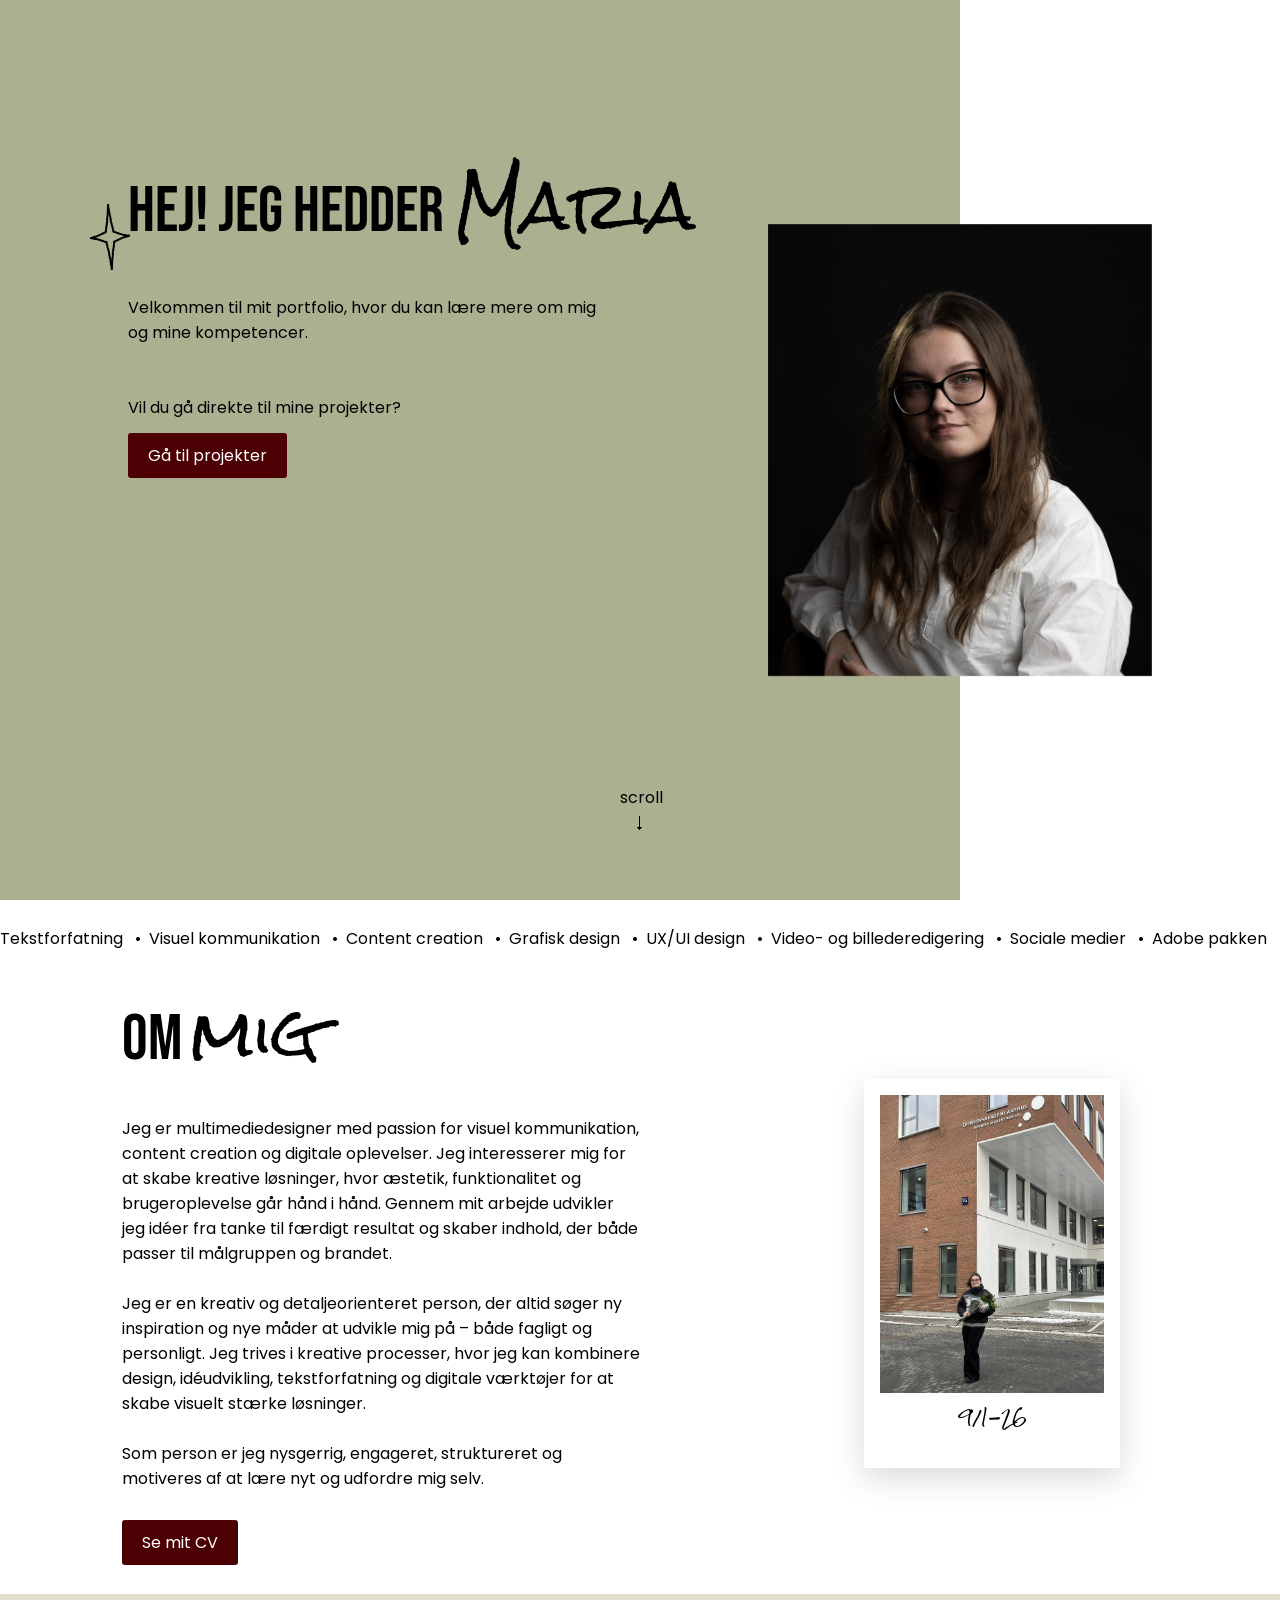
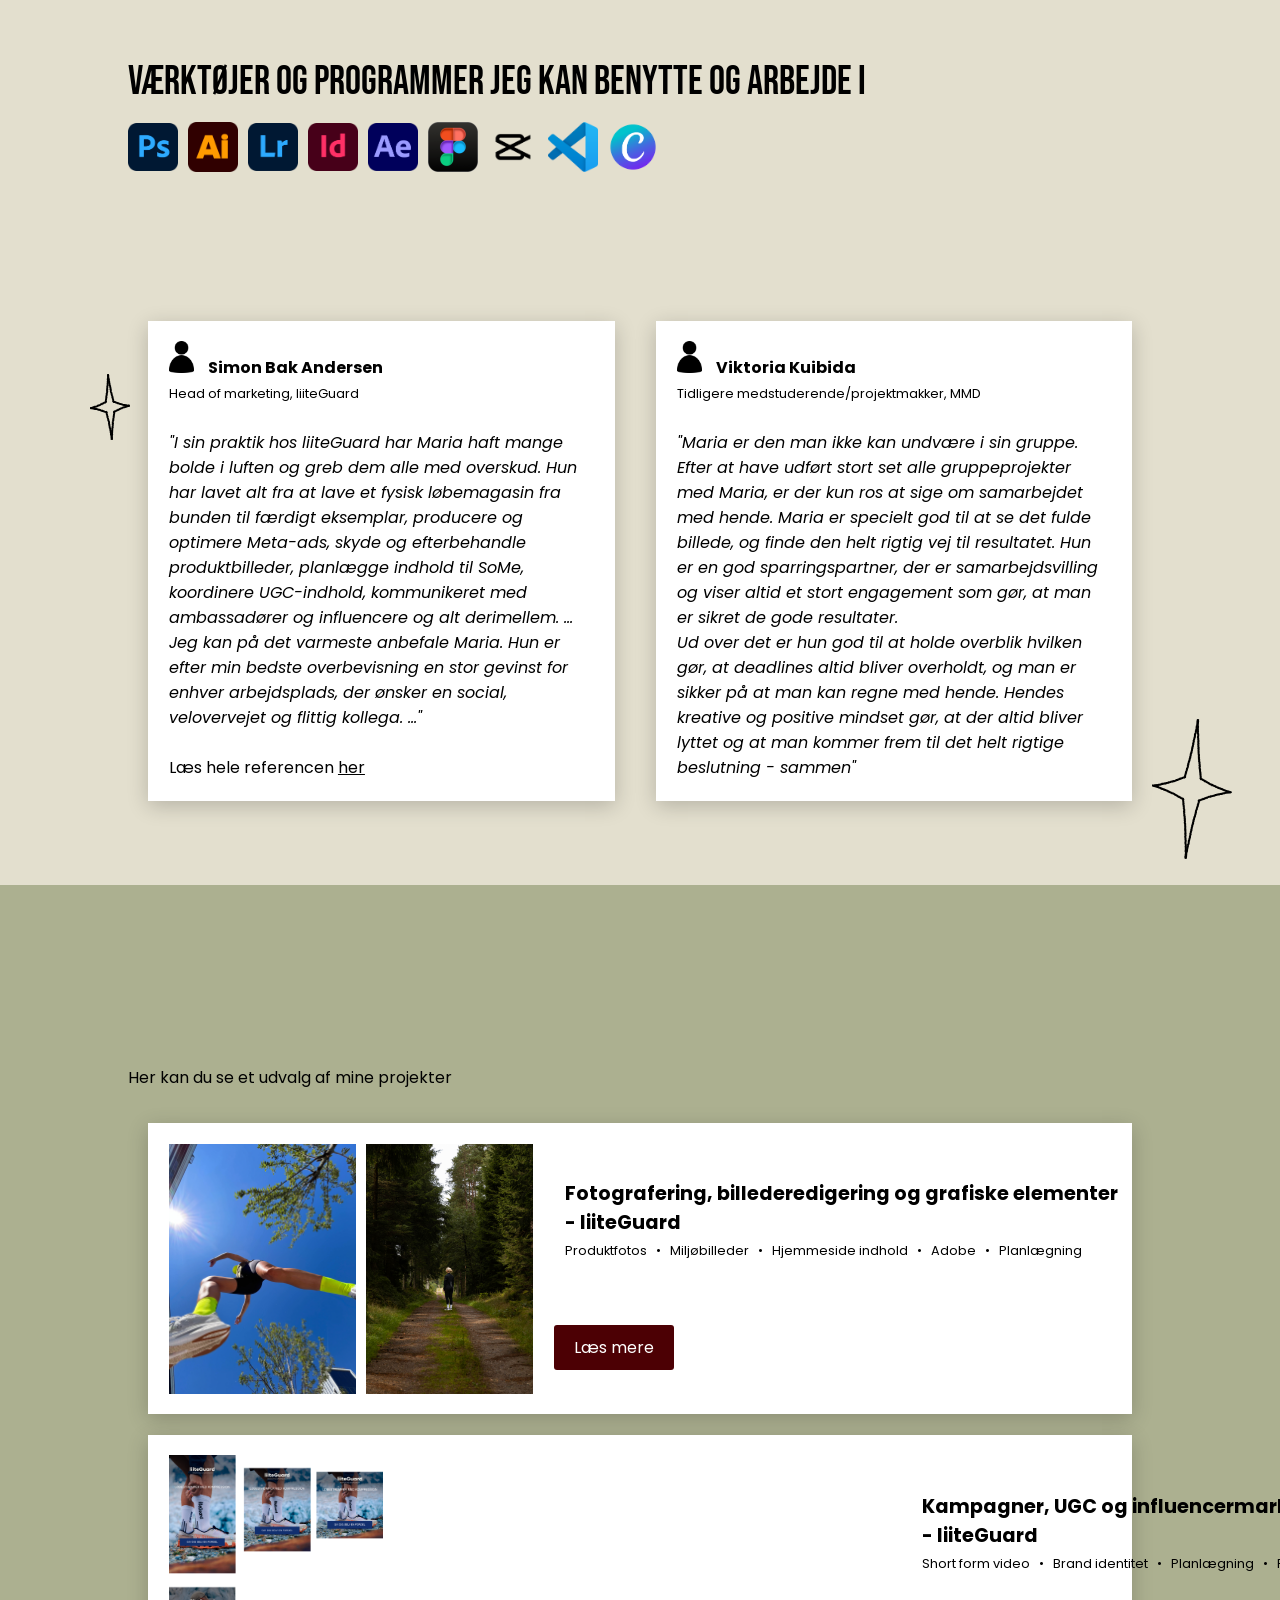
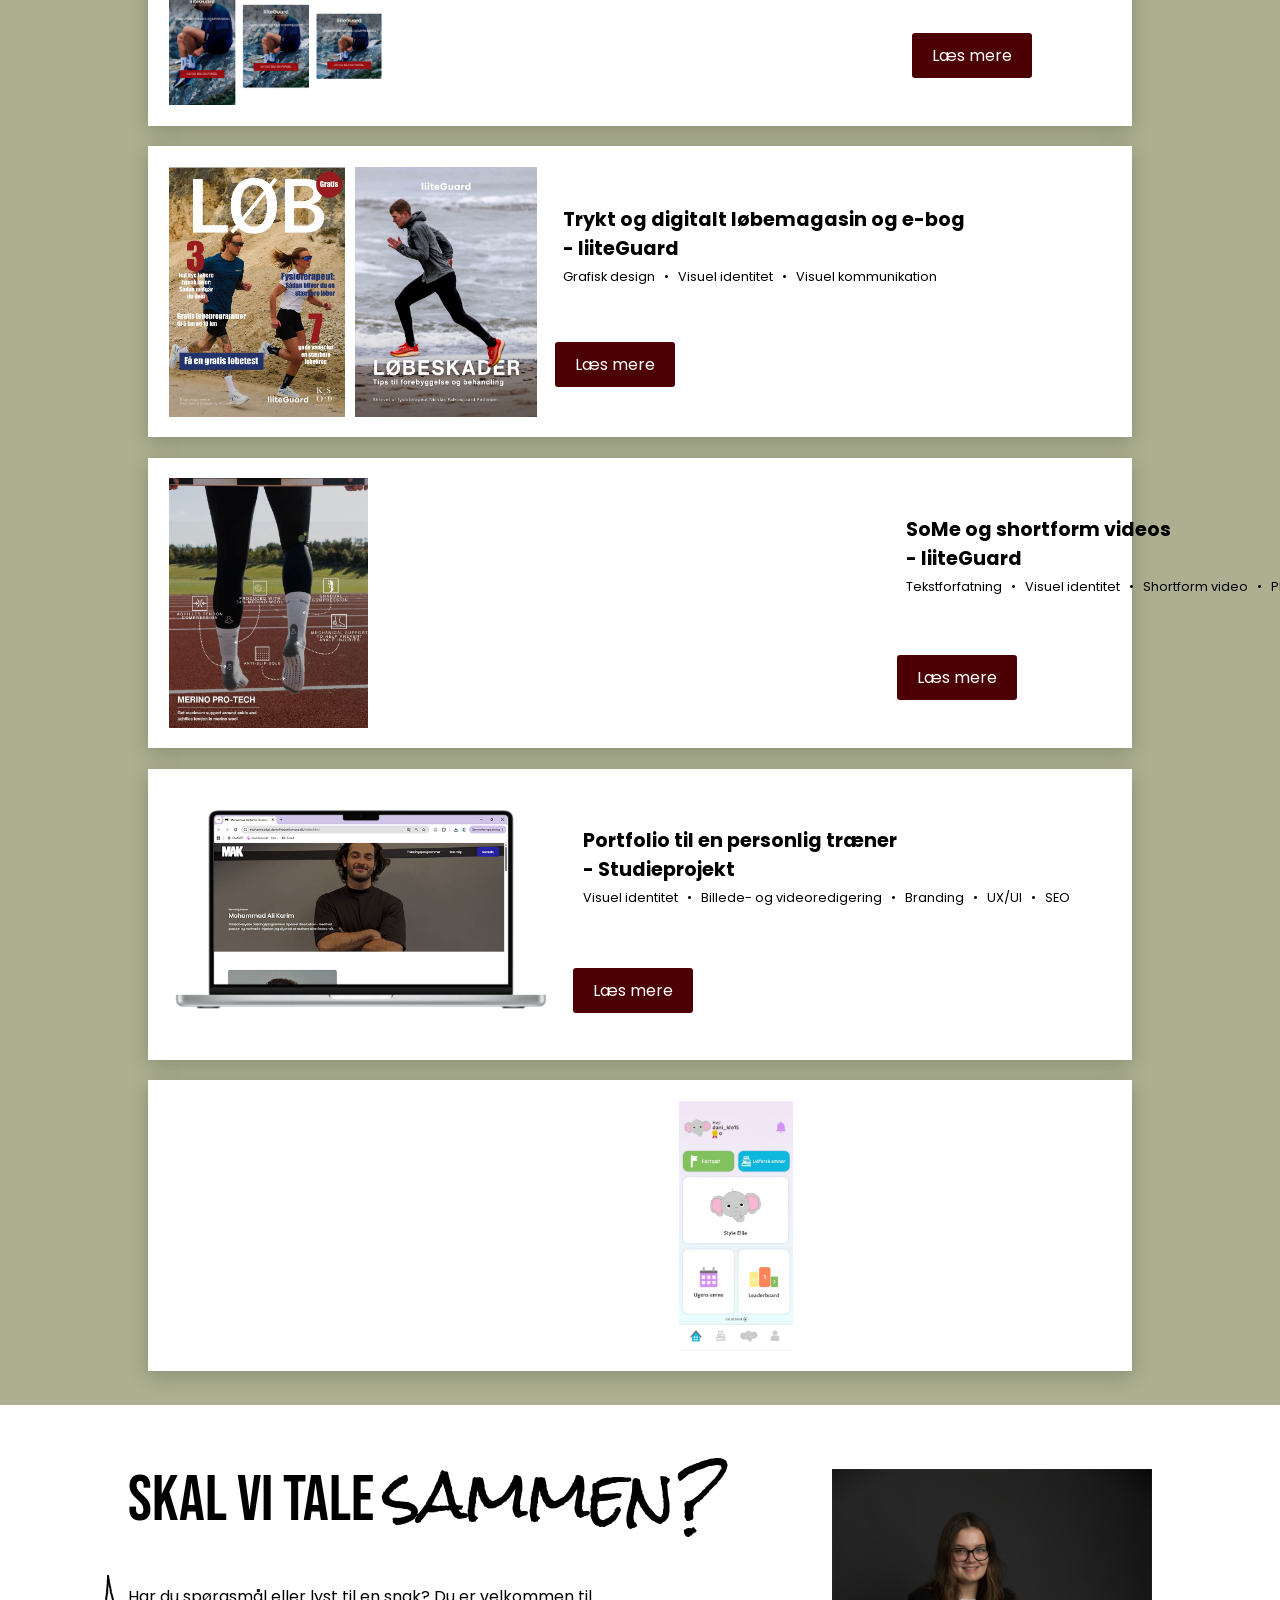
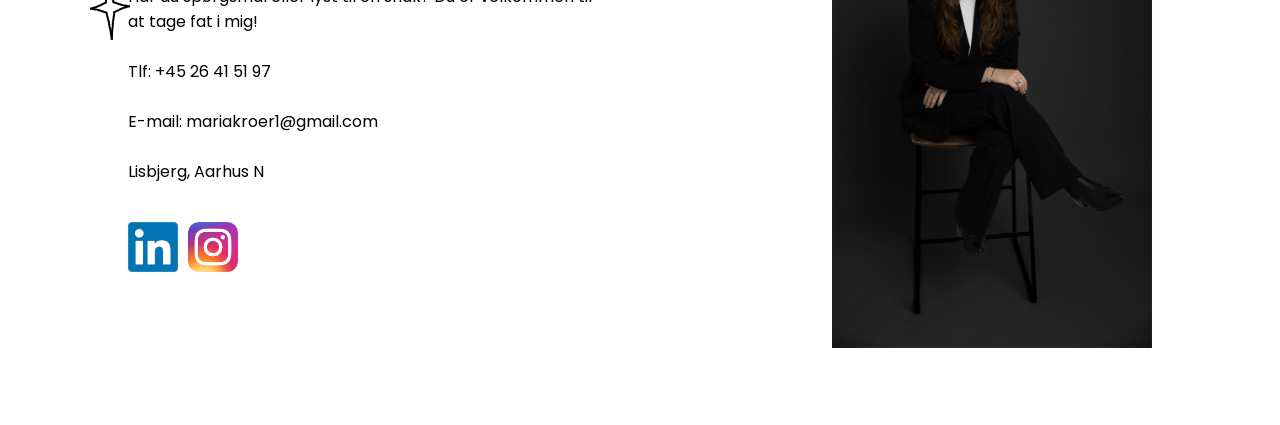
==== commit 7a9afab4: "forside" ====
--- a/index.html
+++ b/index.html
@@ -158,8 +158,8 @@
         </div>
 
         <div class="projekterne">
-            <img src="img/magasin.jpg" alt="magasin forsiden" class="projektbilleder">
-            <img src="img/ebog.jpg" alt="e-bog omslag" class="projektbilleder">
+            <img src="img/kampfor.png" alt="magasin forsiden" class="projektbilleder">
+             <video src="video/kampvideoet.mp4" autoplay muted loop class="projektbilleder"></video>
             <div class="tekstoknap">
             <p class="tekstprojekt" id="magasin">
                 <span style="font-weight: bold; font-size: 1.2rem;">
